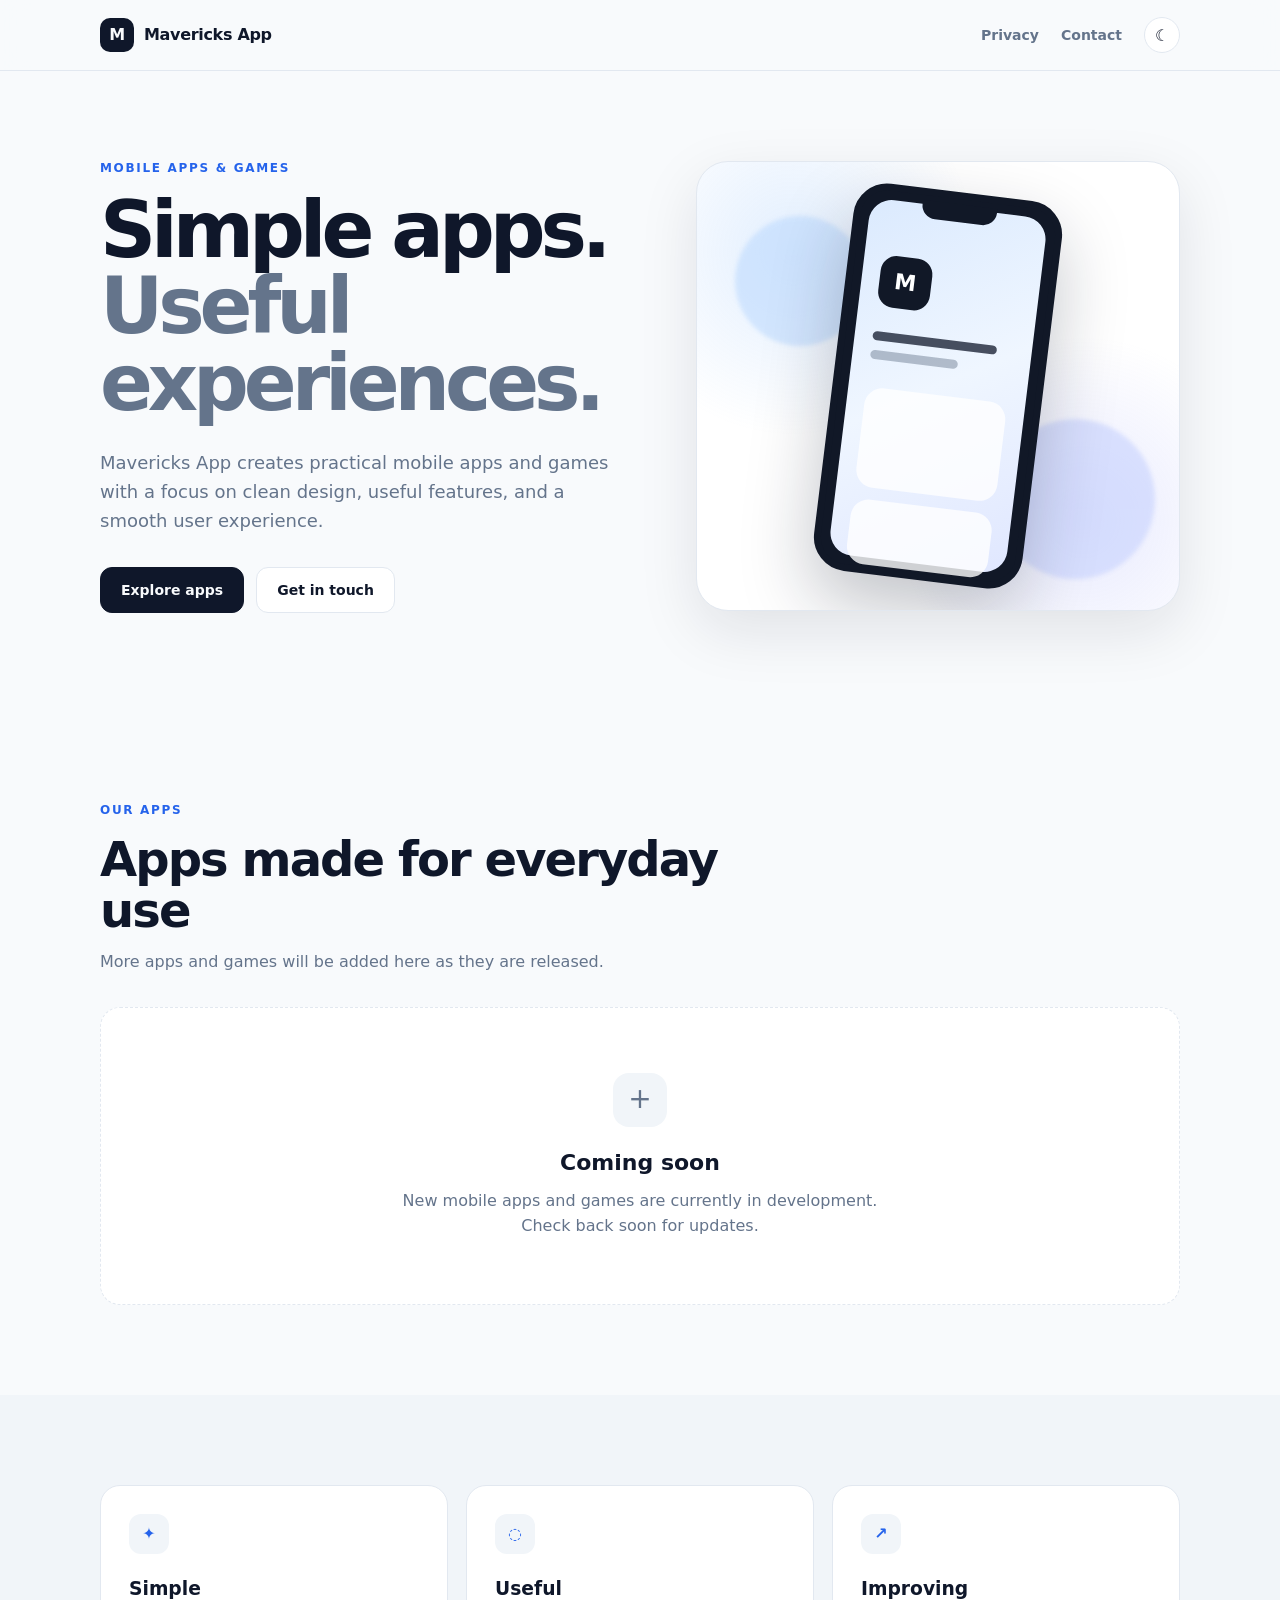
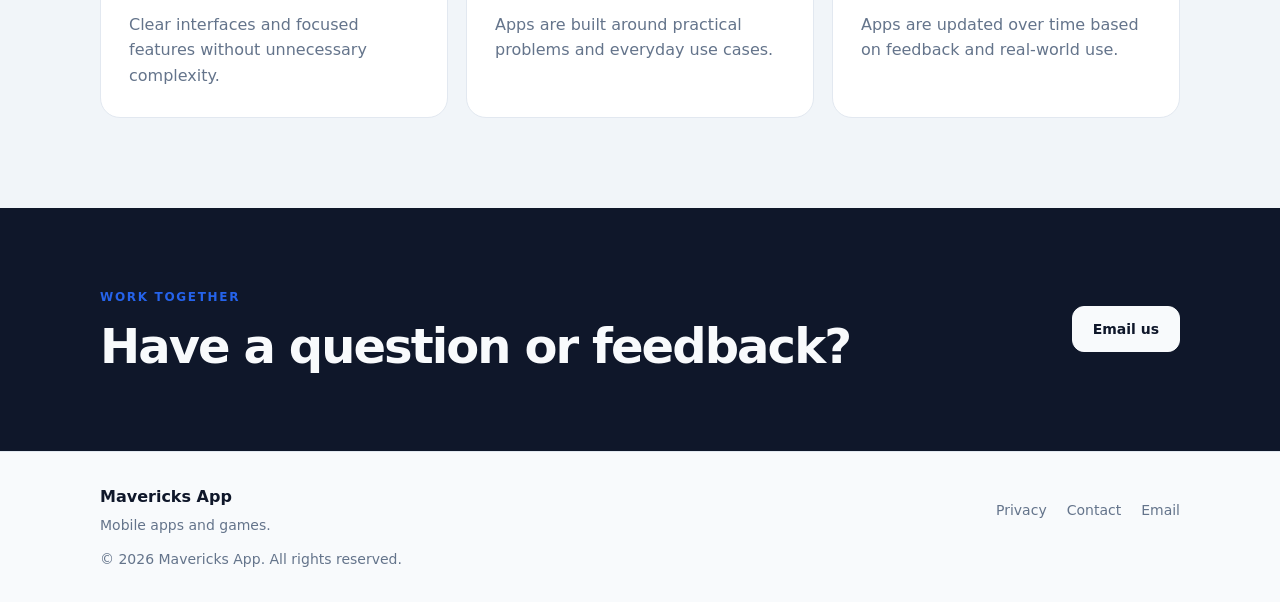
==== index.html @ b13e6d19 "Direct upload Initial commit - Project upload" ====
<!DOCTYPE html>
<html lang="en">
<head>
  <meta charset="UTF-8">
  <meta name="viewport" content="width=device-width, initial-scale=1.0">
  <meta name="description" content="Mavericks App creates simple, useful mobile apps and games.">
  <meta name="theme-color" content="#0f172a">
  <meta property="og:title" content="Mavericks App">
  <meta property="og:description" content="Simple, useful mobile apps and games.">
  <meta property="og:type" content="website">
  <title>Mavericks App</title>
  <link rel="stylesheet" href="assets/css/style.css">
</head>
<body>
  <header class="site-header">
    <div class="container nav-wrap">
      <a class="brand" href="index.html" aria-label="Mavericks App home">
        <span class="brand-mark">M</span>
        <span>Mavericks App</span>
      </a>
      <nav class="nav" aria-label="Main navigation">
        <a href="privacy.html">Privacy</a>
        <a href="contact.html">Contact</a>
        <button class="theme-button" id="themeToggle" type="button" aria-label="Toggle dark mode">☾</button>
      </nav>
    </div>
  </header>

  <main>
    <section class="hero container">
      <div class="hero-copy">
        <p class="eyebrow">MOBILE APPS &amp; GAMES</p>
        <h1>Simple apps.<br><span>Useful experiences.</span></h1>
        <p class="hero-text">
          Mavericks App creates practical mobile apps and games with a focus on
          clean design, useful features, and a smooth user experience.
        </p>
        <div class="hero-actions">
          <a class="button primary" href="#apps">Explore apps</a>
          <a class="button secondary" href="contact.html">Get in touch</a>
        </div>
      </div>

      <div class="hero-card" aria-hidden="true">
        <div class="orb orb-one"></div>
        <div class="orb orb-two"></div>
        <div class="phone">
          <div class="phone-top"></div>
          <div class="phone-screen">
            <div class="mini-logo">M</div>
            <div class="mini-line wide"></div>
            <div class="mini-line"></div>
            <div class="mini-card"></div>
            <div class="mini-card small"></div>
          </div>
        </div>
      </div>
    </section>

    <section class="section container" id="apps">
      <div class="section-heading">
        <p class="eyebrow">OUR APPS</p>
        <h2>Apps made for everyday use</h2>
        <p>More apps and games will be added here as they are released.</p>
      </div>

      <div class="empty-app">
        <div class="empty-icon">+</div>
        <h3>Coming soon</h3>
        <p>
          New mobile apps and games are currently in development.
          Check back soon for updates.
        </p>
      </div>
    </section>

    <section class="section soft-section">
      <div class="container feature-grid">
        <article class="feature">
          <div class="feature-icon">✦</div>
          <h3>Simple</h3>
          <p>Clear interfaces and focused features without unnecessary complexity.</p>
        </article>
        <article class="feature">
          <div class="feature-icon">◌</div>
          <h3>Useful</h3>
          <p>Apps are built around practical problems and everyday use cases.</p>
        </article>
        <article class="feature">
          <div class="feature-icon">↗</div>
          <h3>Improving</h3>
          <p>Apps are updated over time based on feedback and real-world use.</p>
        </article>
      </div>
    </section>

    <section class="contact-strip">
      <div class="container contact-strip-inner">
        <div>
          <p class="eyebrow">WORK TOGETHER</p>
          <h2>Have a question or feedback?</h2>
        </div>
        <a class="button primary" href="mailto:mobileapps.ajinkya@gmail.com">Email us</a>
      </div>
    </section>
  </main>

  <footer class="footer">
    <div class="container footer-inner">
      <div>
        <strong>Mavericks App</strong>
        <p>Mobile apps and games.</p>
      </div>
      <div class="footer-links">
        <a href="privacy.html">Privacy</a>
        <a href="contact.html">Contact</a>
        <a href="mailto:mobileapps.ajinkya@gmail.com">Email</a>
      </div>
      <p class="copyright">© <span id="year"></span> Mavericks App. All rights reserved.</p>
    </div>
  </footer>

  <script src="assets/js/main.js"></script>
</body>
</html>
---- assets/css/style.css ----
:root {
  --bg: #f8fafc;
  --surface: #ffffff;
  --surface-soft: #f1f5f9;
  --text: #0f172a;
  --muted: #64748b;
  --border: #e2e8f0;
  --accent: #2563eb;
  --accent-dark: #1d4ed8;
  --header-bg: rgba(248, 250, 252, .88);
  --shadow: 0 20px 60px rgba(15, 23, 42, .10);
  --radius: 20px;
}

[data-theme="dark"] {
  --bg: #0b1120;
  --surface: #111827;
  --surface-soft: #172033;
  --text: #f8fafc;
  --muted: #94a3b8;
  --border: #263449;
  --accent: #60a5fa;
  --accent-dark: #93c5fd;
  --header-bg: rgba(11, 17, 32, .88);
  --shadow: 0 20px 60px rgba(0, 0, 0, .28);
}

* { box-sizing: border-box; }

html { scroll-behavior: smooth; }

body {
  margin: 0;
  background: var(--bg);
  color: var(--text);
  font-family: Inter, ui-sans-serif, system-ui, -apple-system, BlinkMacSystemFont, "Segoe UI", sans-serif;
  line-height: 1.6;
}

a { color: inherit; }

.container {
  width: min(1080px, calc(100% - 40px));
  margin: 0 auto;
}

.site-header {
  position: sticky;
  top: 0;
  z-index: 10;
  background: var(--header-bg);
  border-bottom: 1px solid var(--border);
  backdrop-filter: blur(14px);
}

.nav-wrap {
  min-height: 70px;
  display: flex;
  align-items: center;
  justify-content: space-between;
  gap: 20px;
}

.brand {
  display: inline-flex;
  align-items: center;
  gap: 10px;
  text-decoration: none;
  font-weight: 800;
  letter-spacing: -.02em;
}

.brand-mark {
  width: 34px;
  height: 34px;
  display: grid;
  place-items: center;
  border-radius: 10px;
  background: var(--text);
  color: var(--bg);
  font-size: 16px;
}

.nav {
  display: flex;
  align-items: center;
  gap: 22px;
}

.nav a {
  text-decoration: none;
  color: var(--muted);
  font-size: 14px;
  font-weight: 600;
}

.nav a:hover, .nav a[aria-current="page"] { color: var(--text); }

.theme-button {
  width: 36px;
  height: 36px;
  border: 1px solid var(--border);
  background: var(--surface);
  color: var(--text);
  border-radius: 50%;
  cursor: pointer;
  font-size: 16px;
}

.hero {
  min-height: 640px;
  display: grid;
  grid-template-columns: 1.05fr .95fr;
  align-items: center;
  gap: 60px;
  padding-top: 60px;
  padding-bottom: 70px;
}

.eyebrow {
  margin: 0 0 14px;
  color: var(--accent);
  font-size: 12px;
  font-weight: 800;
  letter-spacing: .14em;
}

.hero h1 {
  max-width: 700px;
  margin: 0;
  font-size: clamp(48px, 7vw, 78px);
  line-height: .98;
  letter-spacing: -.065em;
}

.hero h1 span { color: var(--muted); }

.hero-text {
  max-width: 590px;
  margin: 28px 0 0;
  color: var(--muted);
  font-size: 18px;
}

.hero-actions {
  display: flex;
  flex-wrap: wrap;
  gap: 12px;
  margin-top: 32px;
}

.button {
  display: inline-flex;
  align-items: center;
  justify-content: center;
  min-height: 46px;
  padding: 0 20px;
  border-radius: 12px;
  text-decoration: none;
  font-weight: 700;
  font-size: 14px;
  border: 1px solid var(--border);
  transition: transform .2s ease, background .2s ease;
}

.button:hover { transform: translateY(-2px); }

.button.primary {
  background: var(--text);
  color: var(--bg);
  border-color: var(--text);
}

.button.secondary { background: var(--surface); }

.hero-card {
  position: relative;
  min-height: 450px;
  display: grid;
  place-items: center;
  overflow: hidden;
  border: 1px solid var(--border);
  border-radius: 32px;
  background:
    radial-gradient(circle at 20% 20%, rgba(96, 165, 250, .18), transparent 35%),
    radial-gradient(circle at 80% 80%, rgba(129, 140, 248, .18), transparent 35%),
    var(--surface);
  box-shadow: var(--shadow);
}

.phone {
  position: relative;
  width: 210px;
  height: 390px;
  padding: 9px;
  border: 7px solid #111827;
  border-radius: 34px;
  background: #111827;
  transform: rotate(7deg);
  box-shadow: 0 30px 70px rgba(15, 23, 42, .25);
}

.phone-top {
  position: absolute;
  top: 5px;
  left: 50%;
  width: 75px;
  height: 18px;
  transform: translateX(-50%);
  border-radius: 0 0 14px 14px;
  background: #111827;
  z-index: 2;
}

.phone-screen {
  height: 100%;
  padding: 55px 18px 20px;
  border-radius: 23px;
  background: linear-gradient(150deg, #dbeafe, #eff6ff 50%, #e0e7ff);
}

.mini-logo {
  width: 52px;
  height: 52px;
  display: grid;
  place-items: center;
  margin-bottom: 25px;
  border-radius: 16px;
  background: #111827;
  color: white;
  font-weight: 900;
  font-size: 22px;
}

.mini-line {
  height: 9px;
  width: 62%;
  margin-bottom: 10px;
  border-radius: 20px;
  background: #64748b;
  opacity: .45;
}

.mini-line.wide { width: 88%; background: #0f172a; opacity: .75; }

.mini-card {
  height: 100px;
  margin-top: 28px;
  border-radius: 18px;
  background: rgba(255,255,255,.8);
}

.mini-card.small { height: 65px; margin-top: 12px; }

.orb {
  position: absolute;
  border-radius: 50%;
  filter: blur(2px);
  opacity: .6;
}

.orb-one { width: 130px; height: 130px; top: 12%; left: 8%; background: #bfdbfe; }
.orb-two { width: 160px; height: 160px; right: 5%; bottom: 7%; background: #c7d2fe; }

.section { padding: 90px 0; }

.section-heading { max-width: 680px; margin-bottom: 32px; }

.section-heading h2, .contact-strip h2 {
  margin: 0;
  font-size: clamp(30px, 5vw, 48px);
  line-height: 1.05;
  letter-spacing: -.04em;
}

.section-heading p:last-child { color: var(--muted); margin-top: 14px; }

.empty-app {
  padding: 65px 30px;
  text-align: center;
  border: 1px dashed var(--border);
  border-radius: var(--radius);
  background: var(--surface);
}

.empty-icon {
  width: 54px;
  height: 54px;
  display: grid;
  place-items: center;
  margin: 0 auto 18px;
  border-radius: 16px;
  background: var(--surface-soft);
  font-size: 28px;
  color: var(--muted);
}

.empty-app h3 { margin: 0; font-size: 22px; }
.empty-app p { max-width: 500px; margin: 8px auto 0; color: var(--muted); }

.soft-section { background: var(--surface-soft); }

.feature-grid {
  display: grid;
  grid-template-columns: repeat(3, 1fr);
  gap: 18px;
}

.feature {
  padding: 28px;
  border: 1px solid var(--border);
  border-radius: var(--radius);
  background: var(--surface);
}

.feature-icon {
  width: 40px;
  height: 40px;
  display: grid;
  place-items: center;
  margin-bottom: 20px;
  border-radius: 12px;
  background: var(--surface-soft);
  color: var(--accent);
  font-weight: 900;
}

.feature h3 { margin: 0 0 8px; }
.feature p { margin: 0; color: var(--muted); }

.contact-strip {
  padding: 80px 0;
  background: var(--text);
  color: var(--bg);
}

.contact-strip-inner {
  display: flex;
  align-items: center;
  justify-content: space-between;
  gap: 30px;
}

.contact-strip .eyebrow { color: var(--accent); }
.contact-strip .button.primary { background: var(--bg); color: var(--text); border-color: var(--bg); }

.footer { border-top: 1px solid var(--border); }

.footer-inner {
  min-height: 150px;
  display: grid;
  grid-template-columns: 1fr auto;
  align-content: center;
  gap: 8px 30px;
  padding: 30px 0;
}

.footer p { margin: 4px 0 0; color: var(--muted); font-size: 14px; }

.footer-links { display: flex; gap: 20px; align-items: center; }
.footer-links a { color: var(--muted); text-decoration: none; font-size: 14px; }
.footer-links a:hover { color: var(--text); }

.copyright { grid-column: 1 / -1; }

.legal-page { padding-top: 70px; padding-bottom: 100px; }

.back-link {
  display: inline-block;
  margin-bottom: 50px;
  color: var(--muted);
  text-decoration: none;
  font-size: 14px;
}

.legal-page h1, .contact-page h1 {
  margin: 0;
  font-size: clamp(42px, 7vw, 68px);
  line-height: 1;
  letter-spacing: -.055em;
}

.updated { color: var(--muted); margin-top: 12px; }

.notice {
  margin: 40px 0;
  padding: 18px 20px;
  border-left: 4px solid var(--accent);
  background: var(--surface-soft);
  border-radius: 8px;
}

.legal-content {
  max-width: 780px;
  margin-top: 50px;
}

.legal-content h2 {
  margin: 38px 0 10px;
  font-size: 22px;
}

.legal-content p { color: var(--muted); }
.legal-content a { color: var(--accent); }

.contact-page { padding-top: 90px; padding-bottom: 110px; }

.contact-hero { max-width: 760px; }

.contact-hero > p:not(.eyebrow) {
  margin-top: 25px;
  color: var(--muted);
  font-size: 18px;
}

.email-card {
  display: flex;
  align-items: center;
  gap: 16px;
  margin-top: 35px;
  padding: 22px;
  max-width: 650px;
  border: 1px solid var(--border);
  border-radius: 18px;
  background: var(--surface);
  text-decoration: none;
  box-shadow: var(--shadow);
}

.email-icon {
  width: 48px;
  height: 48px;
  display: grid;
  place-items: center;
  border-radius: 14px;
  background: var(--surface-soft);
  color: var(--accent);
}

.email-card small { display: block; color: var(--muted); }
.email-card strong { display: block; margin-top: 2px; }
.arrow { margin-left: auto; color: var(--muted); font-size: 22px; }

.contact-info-grid {
  display: grid;
  grid-template-columns: repeat(2, 1fr);
  gap: 20px;
  margin-top: 80px;
}

.contact-info-grid > div {
  padding: 28px;
  border: 1px solid var(--border);
  border-radius: var(--radius);
  background: var(--surface);
}

.contact-info-grid h2 { margin-top: 0; }
.contact-info-grid p { color: var(--muted); margin-bottom: 0; }

@media (max-width: 800px) {
  .hero { grid-template-columns: 1fr; min-height: auto; padding-top: 70px; }
  .hero-card { min-height: 390px; }
  .feature-grid { grid-template-columns: 1fr; }
  .contact-strip-inner { align-items: flex-start; flex-direction: column; }
  .contact-info-grid { grid-template-columns: 1fr; }
}

@media (max-width: 560px) {
  .container { width: min(100% - 28px, 1080px); }
  .nav { gap: 12px; }
  .nav a { font-size: 13px; }
  .hero h1 { font-size: 50px; }
  .hero-text { font-size: 16px; }
  .hero-card { min-height: 340px; }
  .phone { transform: rotate(5deg) scale(.88); }
  .footer-inner { grid-template-columns: 1fr; }
  .footer-links { margin-top: 10px; }
  .copyright { grid-column: auto; }
}

@media (prefers-reduced-motion: reduce) {
  html { scroll-behavior: auto; }
  .button { transition: none; }
}
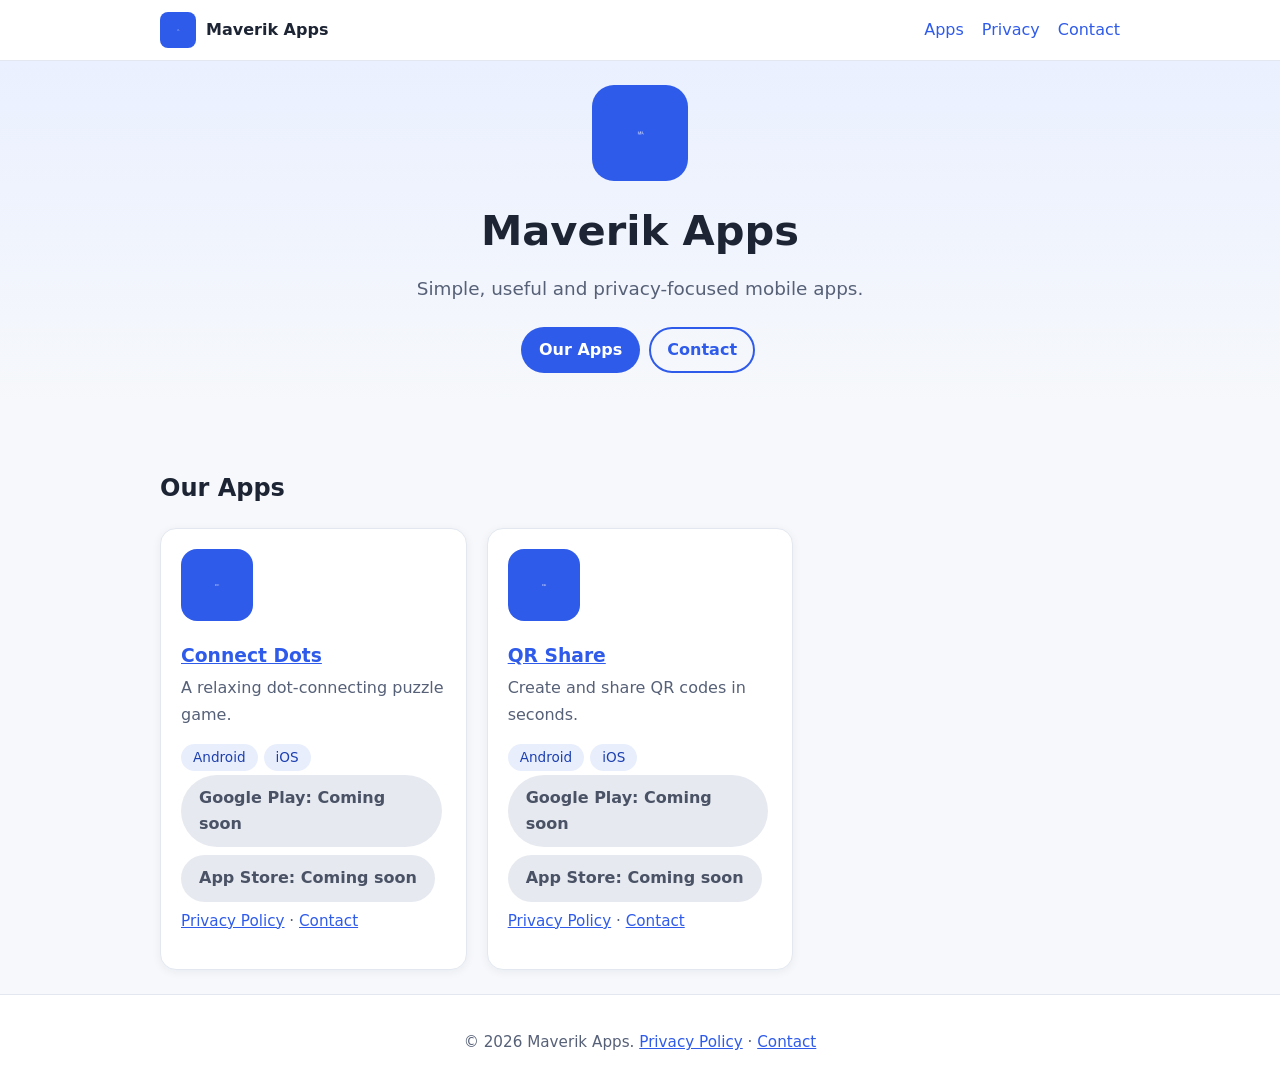
==== commit eced18f9: "Update website and add about page" ====
--- a/index.html
+++ b/index.html
@@ -1,125 +1,33 @@
 <!DOCTYPE html>
 <html lang="en">
 <head>
-  <meta charset="UTF-8">
-  <meta name="viewport" content="width=device-width, initial-scale=1.0">
-  <meta name="description" content="Mavericks App creates simple, useful mobile apps and games.">
-  <meta name="theme-color" content="#0f172a">
-  <meta property="og:title" content="Mavericks App">
-  <meta property="og:description" content="Simple, useful mobile apps and games.">
-  <meta property="og:type" content="website">
-  <title>Mavericks App</title>
-  <link rel="stylesheet" href="assets/css/style.css">
+<meta charset="utf-8">
+<meta name="viewport" content="width=device-width, initial-scale=1">
+<title>Maverik Apps - Mobile Apps</title>
+<meta name="description" content="Simple, useful and privacy-focused mobile apps for Android and iOS.">
+<meta name="keywords" content="mobile apps, Android apps, iOS apps, Flutter, Maverik Apps">
+<meta property="og:type" content="website">
+<meta property="og:title" content="Maverik Apps - Mobile Apps">
+<meta property="og:description" content="Simple, useful and privacy-focused mobile apps for Android and iOS.">
+<meta property="og:url" content="https://maverickapps.github.io/">
+<meta property="og:image" content="https://maverickapps.github.io/assets/images/logo.png">
+<link rel="icon" href="assets/images/logo.png">
+<link rel="stylesheet" href="assets/css/style.css">
 </head>
-<body>
-  <header class="site-header">
-    <div class="container nav-wrap">
-      <a class="brand" href="index.html" aria-label="Mavericks App home">
-        <span class="brand-mark">M</span>
-        <span>Mavericks App</span>
-      </a>
-      <nav class="nav" aria-label="Main navigation">
-        <a href="privacy.html">Privacy</a>
-        <a href="contact.html">Contact</a>
-        <button class="theme-button" id="themeToggle" type="button" aria-label="Toggle dark mode">☾</button>
-      </nav>
-    </div>
-  </header>
-
-  <main>
-    <section class="hero container">
-      <div class="hero-copy">
-        <p class="eyebrow">MOBILE APPS &amp; GAMES</p>
-        <h1>Simple apps.<br><span>Useful experiences.</span></h1>
-        <p class="hero-text">
-          Mavericks App creates practical mobile apps and games with a focus on
-          clean design, useful features, and a smooth user experience.
-        </p>
-        <div class="hero-actions">
-          <a class="button primary" href="#apps">Explore apps</a>
-          <a class="button secondary" href="contact.html">Get in touch</a>
-        </div>
-      </div>
-
-      <div class="hero-card" aria-hidden="true">
-        <div class="orb orb-one"></div>
-        <div class="orb orb-two"></div>
-        <div class="phone">
-          <div class="phone-top"></div>
-          <div class="phone-screen">
-            <div class="mini-logo">M</div>
-            <div class="mini-line wide"></div>
-            <div class="mini-line"></div>
-            <div class="mini-card"></div>
-            <div class="mini-card small"></div>
-          </div>
-        </div>
-      </div>
-    </section>
-
-    <section class="section container" id="apps">
-      <div class="section-heading">
-        <p class="eyebrow">OUR APPS</p>
-        <h2>Apps made for everyday use</h2>
-        <p>More apps and games will be added here as they are released.</p>
-      </div>
-
-      <div class="empty-app">
-        <div class="empty-icon">+</div>
-        <h3>Coming soon</h3>
-        <p>
-          New mobile apps and games are currently in development.
-          Check back soon for updates.
-        </p>
-      </div>
-    </section>
-
-    <section class="section soft-section">
-      <div class="container feature-grid">
-        <article class="feature">
-          <div class="feature-icon">✦</div>
-          <h3>Simple</h3>
-          <p>Clear interfaces and focused features without unnecessary complexity.</p>
-        </article>
-        <article class="feature">
-          <div class="feature-icon">◌</div>
-          <h3>Useful</h3>
-          <p>Apps are built around practical problems and everyday use cases.</p>
-        </article>
-        <article class="feature">
-          <div class="feature-icon">↗</div>
-          <h3>Improving</h3>
-          <p>Apps are updated over time based on feedback and real-world use.</p>
-        </article>
-      </div>
-    </section>
-
-    <section class="contact-strip">
-      <div class="container contact-strip-inner">
-        <div>
-          <p class="eyebrow">WORK TOGETHER</p>
-          <h2>Have a question or feedback?</h2>
-        </div>
-        <a class="button primary" href="mailto:mobileapps.ajinkya@gmail.com">Email us</a>
-      </div>
-    </section>
-  </main>
-
-  <footer class="footer">
-    <div class="container footer-inner">
-      <div>
-        <strong>Mavericks App</strong>
-        <p>Mobile apps and games.</p>
-      </div>
-      <div class="footer-links">
-        <a href="privacy.html">Privacy</a>
-        <a href="contact.html">Contact</a>
-        <a href="mailto:mobileapps.ajinkya@gmail.com">Email</a>
-      </div>
-      <p class="copyright">© <span id="year"></span> Mavericks App. All rights reserved.</p>
-    </div>
-  </footer>
-
-  <script src="assets/js/main.js"></script>
+<body data-root="" data-page="home">
+<a class="skip" href="#main">Skip to content</a>
+<header id="site-header"></header>
+<main id="main">
+<section class="hero"><div class="wrap">
+<img src="assets/images/logo.png" alt="Maverik Apps logo" width="96" height="96">
+<h1>Maverik Apps</h1>
+<p class="lead" id="tagline">Simple, useful and privacy-focused mobile apps.</p>
+<a class="btn" href="#apps">Our Apps</a> <a class="btn btn-ghost" href="contact.html">Contact</a>
+</div></section>
+<section class="wrap" id="apps"><h2>Our Apps</h2><div class="grid" id="apps-grid"></div></section>
+</main>
+<footer id="site-footer"></footer>
+<script src="assets/js/apps-data.js"></script>
+<script src="assets/js/main.js"></script>
 </body>
 </html>
--- a/assets/css/style.css
+++ b/assets/css/style.css
@@ -1,485 +1,19 @@
-:root {
-  --bg: #f8fafc;
-  --surface: #ffffff;
-  --surface-soft: #f1f5f9;
-  --text: #0f172a;
-  --muted: #64748b;
-  --border: #e2e8f0;
-  --accent: #2563eb;
-  --accent-dark: #1d4ed8;
-  --header-bg: rgba(248, 250, 252, .88);
-  --shadow: 0 20px 60px rgba(15, 23, 42, .10);
-  --radius: 20px;
-}
-
-[data-theme="dark"] {
-  --bg: #0b1120;
-  --surface: #111827;
-  --surface-soft: #172033;
-  --text: #f8fafc;
-  --muted: #94a3b8;
-  --border: #263449;
-  --accent: #60a5fa;
-  --accent-dark: #93c5fd;
-  --header-bg: rgba(11, 17, 32, .88);
-  --shadow: 0 20px 60px rgba(0, 0, 0, .28);
-}
-
-* { box-sizing: border-box; }
-
-html { scroll-behavior: smooth; }
-
-body {
-  margin: 0;
-  background: var(--bg);
-  color: var(--text);
-  font-family: Inter, ui-sans-serif, system-ui, -apple-system, BlinkMacSystemFont, "Segoe UI", sans-serif;
-  line-height: 1.6;
-}
-
-a { color: inherit; }
-
-.container {
-  width: min(1080px, calc(100% - 40px));
-  margin: 0 auto;
-}
-
-.site-header {
-  position: sticky;
-  top: 0;
-  z-index: 10;
-  background: var(--header-bg);
-  border-bottom: 1px solid var(--border);
-  backdrop-filter: blur(14px);
-}
-
-.nav-wrap {
-  min-height: 70px;
-  display: flex;
-  align-items: center;
-  justify-content: space-between;
-  gap: 20px;
-}
-
-.brand {
-  display: inline-flex;
-  align-items: center;
-  gap: 10px;
-  text-decoration: none;
-  font-weight: 800;
-  letter-spacing: -.02em;
-}
-
-.brand-mark {
-  width: 34px;
-  height: 34px;
-  display: grid;
-  place-items: center;
-  border-radius: 10px;
-  background: var(--text);
-  color: var(--bg);
-  font-size: 16px;
-}
-
-.nav {
-  display: flex;
-  align-items: center;
-  gap: 22px;
-}
-
-.nav a {
-  text-decoration: none;
-  color: var(--muted);
-  font-size: 14px;
-  font-weight: 600;
-}
-
-.nav a:hover, .nav a[aria-current="page"] { color: var(--text); }
-
-.theme-button {
-  width: 36px;
-  height: 36px;
-  border: 1px solid var(--border);
-  background: var(--surface);
-  color: var(--text);
-  border-radius: 50%;
-  cursor: pointer;
-  font-size: 16px;
-}
-
-.hero {
-  min-height: 640px;
-  display: grid;
-  grid-template-columns: 1.05fr .95fr;
-  align-items: center;
-  gap: 60px;
-  padding-top: 60px;
-  padding-bottom: 70px;
-}
-
-.eyebrow {
-  margin: 0 0 14px;
-  color: var(--accent);
-  font-size: 12px;
-  font-weight: 800;
-  letter-spacing: .14em;
-}
-
-.hero h1 {
-  max-width: 700px;
-  margin: 0;
-  font-size: clamp(48px, 7vw, 78px);
-  line-height: .98;
-  letter-spacing: -.065em;
-}
-
-.hero h1 span { color: var(--muted); }
-
-.hero-text {
-  max-width: 590px;
-  margin: 28px 0 0;
-  color: var(--muted);
-  font-size: 18px;
-}
-
-.hero-actions {
-  display: flex;
-  flex-wrap: wrap;
-  gap: 12px;
-  margin-top: 32px;
-}
-
-.button {
-  display: inline-flex;
-  align-items: center;
-  justify-content: center;
-  min-height: 46px;
-  padding: 0 20px;
-  border-radius: 12px;
-  text-decoration: none;
-  font-weight: 700;
-  font-size: 14px;
-  border: 1px solid var(--border);
-  transition: transform .2s ease, background .2s ease;
-}
-
-.button:hover { transform: translateY(-2px); }
-
-.button.primary {
-  background: var(--text);
-  color: var(--bg);
-  border-color: var(--text);
-}
-
-.button.secondary { background: var(--surface); }
-
-.hero-card {
-  position: relative;
-  min-height: 450px;
-  display: grid;
-  place-items: center;
-  overflow: hidden;
-  border: 1px solid var(--border);
-  border-radius: 32px;
-  background:
-    radial-gradient(circle at 20% 20%, rgba(96, 165, 250, .18), transparent 35%),
-    radial-gradient(circle at 80% 80%, rgba(129, 140, 248, .18), transparent 35%),
-    var(--surface);
-  box-shadow: var(--shadow);
-}
-
-.phone {
-  position: relative;
-  width: 210px;
-  height: 390px;
-  padding: 9px;
-  border: 7px solid #111827;
-  border-radius: 34px;
-  background: #111827;
-  transform: rotate(7deg);
-  box-shadow: 0 30px 70px rgba(15, 23, 42, .25);
-}
-
-.phone-top {
-  position: absolute;
-  top: 5px;
-  left: 50%;
-  width: 75px;
-  height: 18px;
-  transform: translateX(-50%);
-  border-radius: 0 0 14px 14px;
-  background: #111827;
-  z-index: 2;
-}
-
-.phone-screen {
-  height: 100%;
-  padding: 55px 18px 20px;
-  border-radius: 23px;
-  background: linear-gradient(150deg, #dbeafe, #eff6ff 50%, #e0e7ff);
-}
-
-.mini-logo {
-  width: 52px;
-  height: 52px;
-  display: grid;
-  place-items: center;
-  margin-bottom: 25px;
-  border-radius: 16px;
-  background: #111827;
-  color: white;
-  font-weight: 900;
-  font-size: 22px;
-}
-
-.mini-line {
-  height: 9px;
-  width: 62%;
-  margin-bottom: 10px;
-  border-radius: 20px;
-  background: #64748b;
-  opacity: .45;
-}
-
-.mini-line.wide { width: 88%; background: #0f172a; opacity: .75; }
-
-.mini-card {
-  height: 100px;
-  margin-top: 28px;
-  border-radius: 18px;
-  background: rgba(255,255,255,.8);
-}
-
-.mini-card.small { height: 65px; margin-top: 12px; }
-
-.orb {
-  position: absolute;
-  border-radius: 50%;
-  filter: blur(2px);
-  opacity: .6;
-}
-
-.orb-one { width: 130px; height: 130px; top: 12%; left: 8%; background: #bfdbfe; }
-.orb-two { width: 160px; height: 160px; right: 5%; bottom: 7%; background: #c7d2fe; }
-
-.section { padding: 90px 0; }
-
-.section-heading { max-width: 680px; margin-bottom: 32px; }
-
-.section-heading h2, .contact-strip h2 {
-  margin: 0;
-  font-size: clamp(30px, 5vw, 48px);
-  line-height: 1.05;
-  letter-spacing: -.04em;
-}
-
-.section-heading p:last-child { color: var(--muted); margin-top: 14px; }
-
-.empty-app {
-  padding: 65px 30px;
-  text-align: center;
-  border: 1px dashed var(--border);
-  border-radius: var(--radius);
-  background: var(--surface);
-}
-
-.empty-icon {
-  width: 54px;
-  height: 54px;
-  display: grid;
-  place-items: center;
-  margin: 0 auto 18px;
-  border-radius: 16px;
-  background: var(--surface-soft);
-  font-size: 28px;
-  color: var(--muted);
-}
-
-.empty-app h3 { margin: 0; font-size: 22px; }
-.empty-app p { max-width: 500px; margin: 8px auto 0; color: var(--muted); }
-
-.soft-section { background: var(--surface-soft); }
-
-.feature-grid {
-  display: grid;
-  grid-template-columns: repeat(3, 1fr);
-  gap: 18px;
-}
-
-.feature {
-  padding: 28px;
-  border: 1px solid var(--border);
-  border-radius: var(--radius);
-  background: var(--surface);
-}
-
-.feature-icon {
-  width: 40px;
-  height: 40px;
-  display: grid;
-  place-items: center;
-  margin-bottom: 20px;
-  border-radius: 12px;
-  background: var(--surface-soft);
-  color: var(--accent);
-  font-weight: 900;
-}
-
-.feature h3 { margin: 0 0 8px; }
-.feature p { margin: 0; color: var(--muted); }
-
-.contact-strip {
-  padding: 80px 0;
-  background: var(--text);
-  color: var(--bg);
-}
-
-.contact-strip-inner {
-  display: flex;
-  align-items: center;
-  justify-content: space-between;
-  gap: 30px;
-}
-
-.contact-strip .eyebrow { color: var(--accent); }
-.contact-strip .button.primary { background: var(--bg); color: var(--text); border-color: var(--bg); }
-
-.footer { border-top: 1px solid var(--border); }
-
-.footer-inner {
-  min-height: 150px;
-  display: grid;
-  grid-template-columns: 1fr auto;
-  align-content: center;
-  gap: 8px 30px;
-  padding: 30px 0;
-}
-
-.footer p { margin: 4px 0 0; color: var(--muted); font-size: 14px; }
-
-.footer-links { display: flex; gap: 20px; align-items: center; }
-.footer-links a { color: var(--muted); text-decoration: none; font-size: 14px; }
-.footer-links a:hover { color: var(--text); }
-
-.copyright { grid-column: 1 / -1; }
-
-.legal-page { padding-top: 70px; padding-bottom: 100px; }
-
-.back-link {
-  display: inline-block;
-  margin-bottom: 50px;
-  color: var(--muted);
-  text-decoration: none;
-  font-size: 14px;
-}
-
-.legal-page h1, .contact-page h1 {
-  margin: 0;
-  font-size: clamp(42px, 7vw, 68px);
-  line-height: 1;
-  letter-spacing: -.055em;
-}
-
-.updated { color: var(--muted); margin-top: 12px; }
-
-.notice {
-  margin: 40px 0;
-  padding: 18px 20px;
-  border-left: 4px solid var(--accent);
-  background: var(--surface-soft);
-  border-radius: 8px;
-}
-
-.legal-content {
-  max-width: 780px;
-  margin-top: 50px;
-}
-
-.legal-content h2 {
-  margin: 38px 0 10px;
-  font-size: 22px;
-}
-
-.legal-content p { color: var(--muted); }
-.legal-content a { color: var(--accent); }
-
-.contact-page { padding-top: 90px; padding-bottom: 110px; }
-
-.contact-hero { max-width: 760px; }
-
-.contact-hero > p:not(.eyebrow) {
-  margin-top: 25px;
-  color: var(--muted);
-  font-size: 18px;
-}
-
-.email-card {
-  display: flex;
-  align-items: center;
-  gap: 16px;
-  margin-top: 35px;
-  padding: 22px;
-  max-width: 650px;
-  border: 1px solid var(--border);
-  border-radius: 18px;
-  background: var(--surface);
-  text-decoration: none;
-  box-shadow: var(--shadow);
-}
-
-.email-icon {
-  width: 48px;
-  height: 48px;
-  display: grid;
-  place-items: center;
-  border-radius: 14px;
-  background: var(--surface-soft);
-  color: var(--accent);
-}
-
-.email-card small { display: block; color: var(--muted); }
-.email-card strong { display: block; margin-top: 2px; }
-.arrow { margin-left: auto; color: var(--muted); font-size: 22px; }
-
-.contact-info-grid {
-  display: grid;
-  grid-template-columns: repeat(2, 1fr);
-  gap: 20px;
-  margin-top: 80px;
-}
-
-.contact-info-grid > div {
-  padding: 28px;
-  border: 1px solid var(--border);
-  border-radius: var(--radius);
-  background: var(--surface);
-}
-
-.contact-info-grid h2 { margin-top: 0; }
-.contact-info-grid p { color: var(--muted); margin-bottom: 0; }
-
-@media (max-width: 800px) {
-  .hero { grid-template-columns: 1fr; min-height: auto; padding-top: 70px; }
-  .hero-card { min-height: 390px; }
-  .feature-grid { grid-template-columns: 1fr; }
-  .contact-strip-inner { align-items: flex-start; flex-direction: column; }
-  .contact-info-grid { grid-template-columns: 1fr; }
-}
-
-@media (max-width: 560px) {
-  .container { width: min(100% - 28px, 1080px); }
-  .nav { gap: 12px; }
-  .nav a { font-size: 13px; }
-  .hero h1 { font-size: 50px; }
-  .hero-text { font-size: 16px; }
-  .hero-card { min-height: 340px; }
-  .phone { transform: rotate(5deg) scale(.88); }
-  .footer-inner { grid-template-columns: 1fr; }
-  .footer-links { margin-top: 10px; }
-  .copyright { grid-column: auto; }
-}
-
-@media (prefers-reduced-motion: reduce) {
-  html { scroll-behavior: auto; }
-  .button { transition: none; }
-}
+:root{--bg:#f6f8fb;--card:#fff;--text:#1d2433;--muted:#566077;--brand:#2f5bea;--line:#e3e8f0;--r:16px}
+*{box-sizing:border-box}body{margin:0;font:16px/1.65 system-ui,-apple-system,"Segoe UI",Roboto,sans-serif;background:var(--bg);color:var(--text)}
+img{max-width:100%;height:auto}a{color:var(--brand)}a:focus-visible,.btn:focus-visible{outline:3px solid #f5a623;outline-offset:2px}
+.skip{position:absolute;left:-999px}.skip:focus{left:8px;top:8px;background:#fff;padding:8px;z-index:9}
+.wrap{max-width:1000px;margin:0 auto;padding:24px 20px}.narrow{max-width:760px}
+header{background:var(--card);border-bottom:1px solid var(--line)}
+.nav{max-width:1000px;margin:0 auto;padding:12px 20px;display:flex;align-items:center;justify-content:space-between;flex-wrap:wrap;gap:8px}
+.brand{display:flex;align-items:center;gap:10px;font-weight:700;color:var(--text);text-decoration:none}.brand img{border-radius:8px}
+.nav ul{display:flex;gap:18px;list-style:none;margin:0;padding:0}.nav a{text-decoration:none}
+.hero{text-align:center;background:linear-gradient(180deg,#eaf0ff,var(--bg))}.hero img{border-radius:22px}
+h1{font-size:clamp(1.8rem,5vw,2.6rem);line-height:1.2;margin:.4em 0}h2{margin-top:1.8em}.lead{color:var(--muted);font-size:1.15rem}
+.grid{display:grid;gap:20px;grid-template-columns:repeat(auto-fill,minmax(260px,1fr))}
+.card{background:var(--card);border:1px solid var(--line);border-radius:var(--r);padding:20px;box-shadow:0 2px 10px rgba(20,30,60,.06)}
+.card img.icon,.icon{width:72px;height:72px;border-radius:16px;object-fit:cover}.card h3{margin:.6em 0 .2em}.card p{color:var(--muted);margin:.2em 0 1em}
+.btn{display:inline-block;background:var(--brand);color:#fff;padding:10px 18px;border-radius:999px;text-decoration:none;font-weight:600;margin:4px 4px 4px 0}
+.btn-ghost{background:transparent;color:var(--brand);border:2px solid var(--brand);padding:8px 16px}.btn.off{background:#e6e9f0;color:#4a5265;pointer-events:none}
+.badge{display:inline-block;background:#e8eefc;color:#1c3fb0;border-radius:999px;padding:2px 12px;font-size:.85rem;margin-right:6px}
+.links{font-size:.95rem;margin-top:8px}.shots{display:flex;gap:14px;overflow-x:auto;padding-bottom:8px}.shots img{height:360px;width:auto;border-radius:14px;border:1px solid var(--line)}
+.policy h2{font-size:1.2rem}footer{border-top:1px solid var(--line);background:var(--card);text-align:center;padding:20px;color:var(--muted);font-size:.95rem}
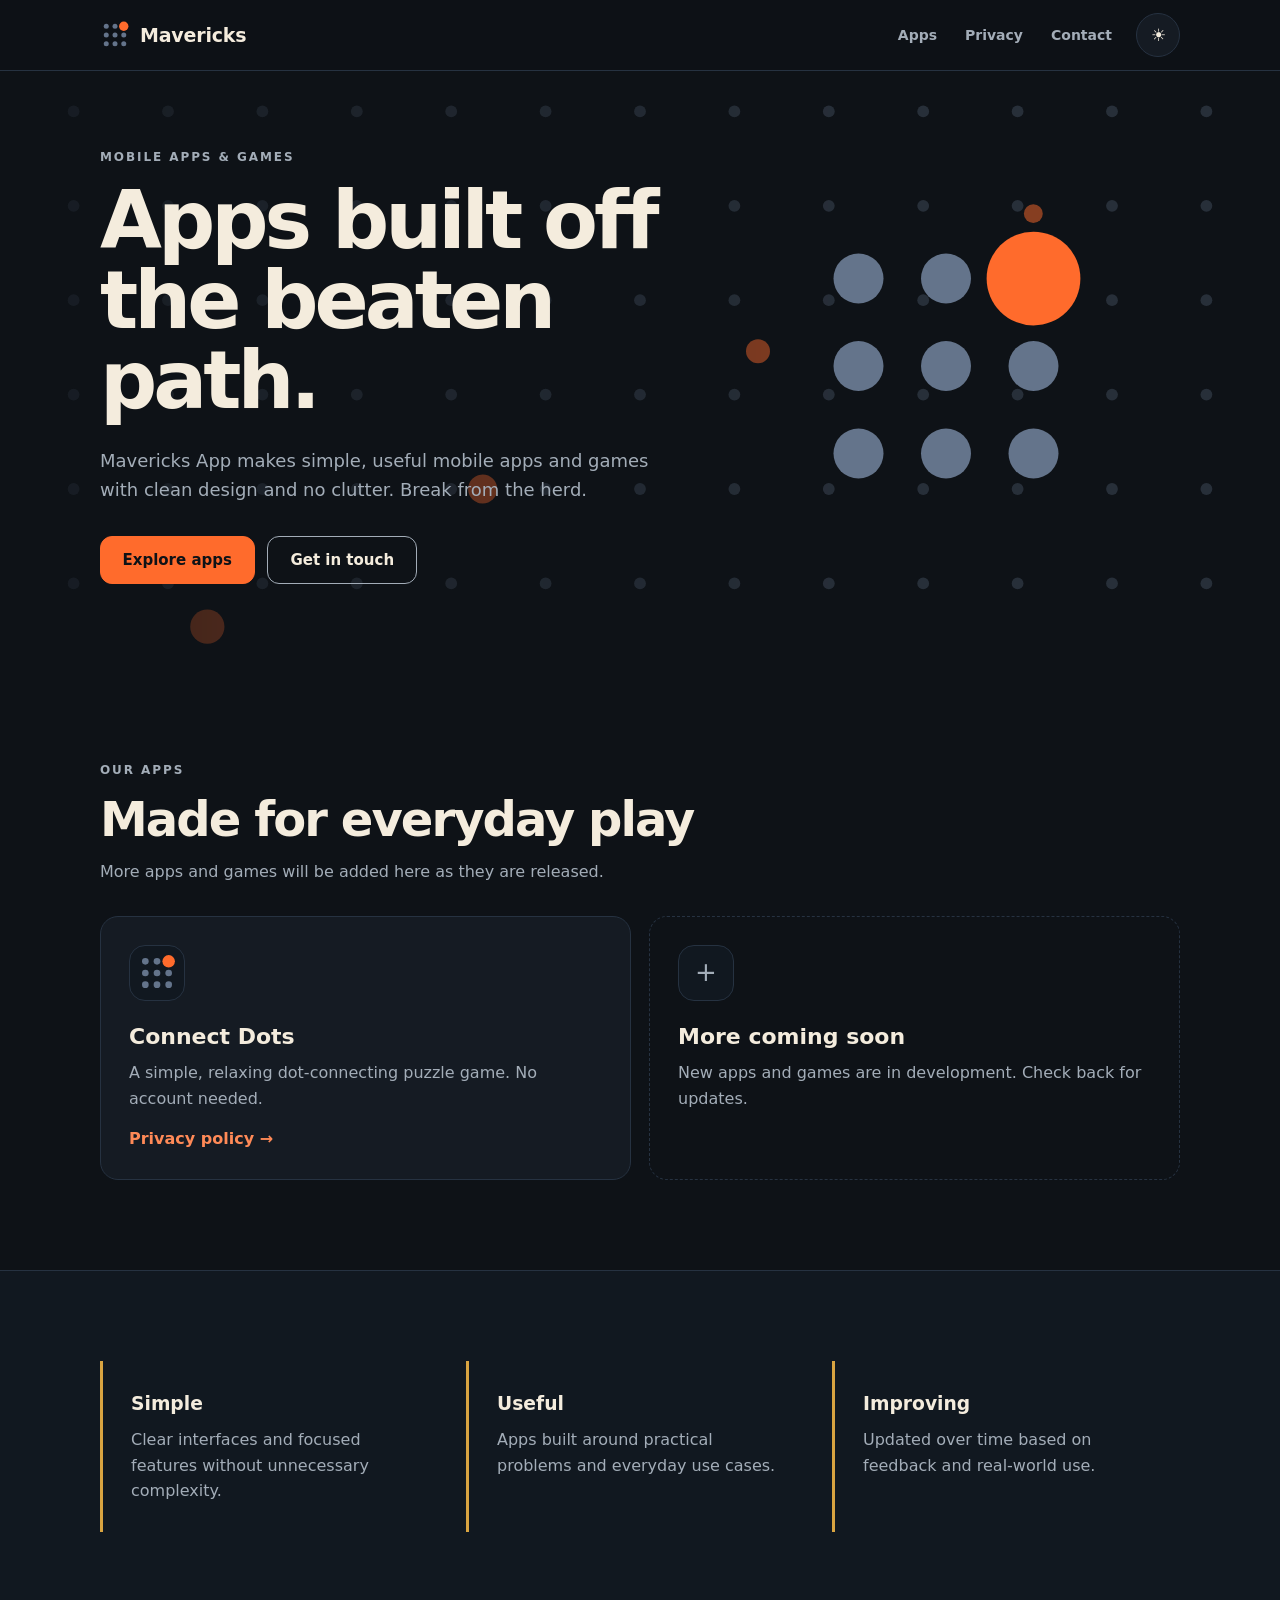
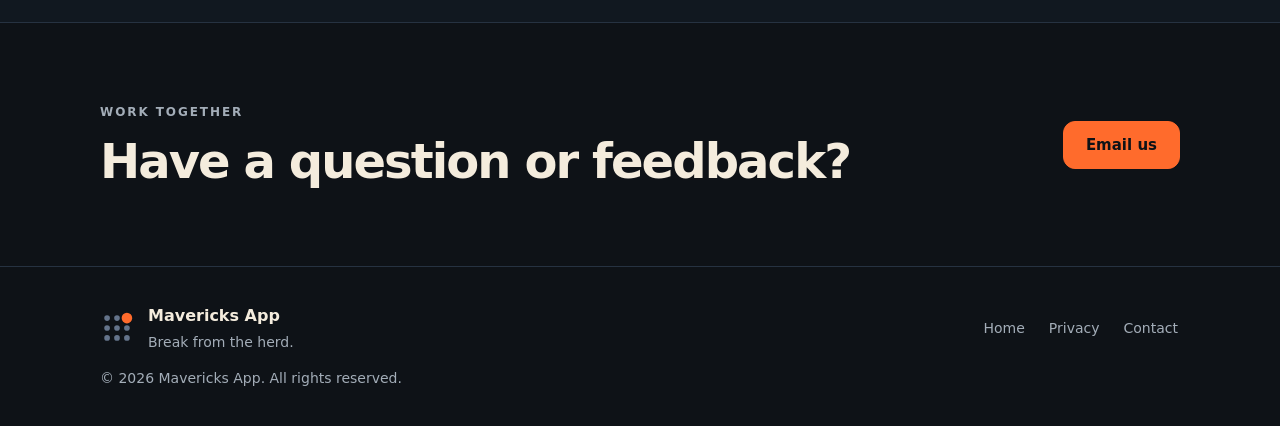
==== commit d227943d: "UI Updated, 404 added" ====
--- a/index.html
+++ b/index.html
@@ -1,33 +1,98 @@
 <!DOCTYPE html>
 <html lang="en">
 <head>
-<meta charset="utf-8">
-<meta name="viewport" content="width=device-width, initial-scale=1">
-<title>Maverik Apps - Mobile Apps</title>
-<meta name="description" content="Simple, useful and privacy-focused mobile apps for Android and iOS.">
-<meta name="keywords" content="mobile apps, Android apps, iOS apps, Flutter, Maverik Apps">
-<meta property="og:type" content="website">
-<meta property="og:title" content="Maverik Apps - Mobile Apps">
-<meta property="og:description" content="Simple, useful and privacy-focused mobile apps for Android and iOS.">
-<meta property="og:url" content="https://maverickapps.github.io/">
-<meta property="og:image" content="https://maverickapps.github.io/assets/images/logo.png">
-<link rel="icon" href="assets/images/logo.png">
-<link rel="stylesheet" href="assets/css/style.css">
+  <meta charset="UTF-8">
+  <meta name="viewport" content="width=device-width, initial-scale=1.0">
+  <title>Mavericks App – Mobile Apps &amp; Games</title>
+  <meta name="description" content="Mavericks App makes simple, useful mobile apps and games. Break from the herd.">
+  <link rel="canonical" href="https://mavericksapp.github.io/">
+  <meta name="color-scheme" content="dark light">
+  <meta name="theme-color" content="#0e1217">
+  <meta property="og:type" content="website">
+  <meta property="og:site_name" content="Mavericks App">
+  <meta property="og:title" content="Mavericks App – Mobile Apps &amp; Games">
+  <meta property="og:description" content="Mavericks App makes simple, useful mobile apps and games. Break from the herd.">
+  <meta property="og:url" content="https://mavericksapp.github.io/">
+  <meta property="og:image" content="https://mavericksapp.github.io/assets/images/og-image.png">
+  <meta name="twitter:card" content="summary_large_image">
+  <link rel="icon" href="assets/images/favicon.svg" type="image/svg+xml">
+  <link rel="apple-touch-icon" href="assets/images/apple-touch-icon.png">
+  <script>try{if(localStorage.getItem("mavericks-theme")==="light")document.documentElement.setAttribute("data-theme","light")}catch(e){}</script>
+  <link rel="stylesheet" href="assets/css/style.css">
 </head>
-<body data-root="" data-page="home">
-<a class="skip" href="#main">Skip to content</a>
-<header id="site-header"></header>
-<main id="main">
-<section class="hero"><div class="wrap">
-<img src="assets/images/logo.png" alt="Maverik Apps logo" width="96" height="96">
-<h1>Maverik Apps</h1>
-<p class="lead" id="tagline">Simple, useful and privacy-focused mobile apps.</p>
-<a class="btn" href="#apps">Our Apps</a> <a class="btn btn-ghost" href="contact.html">Contact</a>
-</div></section>
-<section class="wrap" id="apps"><h2>Our Apps</h2><div class="grid" id="apps-grid"></div></section>
-</main>
-<footer id="site-footer"></footer>
-<script src="assets/js/apps-data.js"></script>
-<script src="assets/js/main.js"></script>
+<body>
+  <a class="skip-link" href="#main">Skip to content</a>
+  <header class="site-header">
+    <div class="container nav-wrap">
+      <a class="brand" href="index.html" aria-label="Mavericks App home"><svg class="mark" viewBox="0 0 48 48" width="30" height="30" aria-hidden="true" focusable="false"><g class="d"><circle cx="10" cy="10" r="4"/><circle cx="24" cy="10" r="4"/><circle cx="10" cy="24" r="4"/><circle cx="24" cy="24" r="4"/><circle cx="38" cy="24" r="4"/><circle cx="10" cy="38" r="4"/><circle cx="24" cy="38" r="4"/><circle cx="38" cy="38" r="4"/></g><circle class="o" cx="38" cy="10" r="7.5"/></svg><span>Mavericks</span></a>
+      <nav class="nav" aria-label="Main navigation">
+        <a href="index.html#apps">Apps</a>
+        <a href="privacy.html">Privacy</a>
+        <a href="contact.html">Contact</a>
+        <button class="theme-button" id="themeToggle" type="button" aria-label="Switch to light mode">&#9728;&#xFE0E;</button>
+      </nav>
+    </div>
+  </header>
+  <main id="main">
+    <section class="hero container">
+      <div class="hero-copy">
+        <p class="eyebrow">MOBILE APPS &amp; GAMES</p>
+        <h1>Apps built off the beaten path.</h1>
+        <p class="hero-text">Mavericks App makes simple, useful mobile apps and games with clean design and no clutter. Break from the herd.</p>
+        <div class="hero-actions">
+          <a class="button primary" href="#apps">Explore apps</a>
+          <a class="button secondary" href="contact.html">Get in touch</a>
+        </div>
+      </div>
+      <div class="hero-art" aria-hidden="true"><svg class="mark big" viewBox="0 0 48 48" width="300" height="300" aria-hidden="true" focusable="false"><g class="d"><circle cx="10" cy="10" r="4"/><circle cx="24" cy="10" r="4"/><circle cx="10" cy="24" r="4"/><circle cx="24" cy="24" r="4"/><circle cx="38" cy="24" r="4"/><circle cx="10" cy="38" r="4"/><circle cx="24" cy="38" r="4"/><circle cx="38" cy="38" r="4"/></g><circle class="o" cx="38" cy="10" r="7.5"/></svg></div>
+    </section>
+
+    <section class="section container" id="apps" aria-labelledby="apps-title">
+      <div class="section-heading">
+        <p class="eyebrow">OUR APPS</p>
+        <h2 id="apps-title">Made for everyday play</h2>
+        <p>More apps and games will be added here as they are released.</p>
+      </div>
+      <div class="app-grid">
+        <article class="app-card">
+          <div class="app-icon" aria-hidden="true"><svg class="mark" viewBox="0 0 48 48" width="40" height="40" aria-hidden="true" focusable="false"><g class="d"><circle cx="10" cy="10" r="4"/><circle cx="24" cy="10" r="4"/><circle cx="10" cy="24" r="4"/><circle cx="24" cy="24" r="4"/><circle cx="38" cy="24" r="4"/><circle cx="10" cy="38" r="4"/><circle cx="24" cy="38" r="4"/><circle cx="38" cy="38" r="4"/></g><circle class="o" cx="38" cy="10" r="7.5"/></svg></div>
+          <h3>Connect Dots</h3>
+          <p>A simple, relaxing dot-connecting puzzle game. No account needed.</p>
+          <a class="text-link" href="privacy/connect-dots.html">Privacy policy &rarr;</a>
+        </article>
+        <article class="app-card app-soon">
+          <div class="app-icon" aria-hidden="true">+</div>
+          <h3>More coming soon</h3>
+          <p>New apps and games are in development. Check back for updates.</p>
+        </article>
+      </div>
+    </section>
+
+    <section class="section soft-section" aria-labelledby="why-title">
+      <div class="container">
+        <h2 id="why-title" class="sr-only">Why Mavericks App</h2>
+        <div class="feature-grid">
+          <article class="feature"><h3>Simple</h3><p>Clear interfaces and focused features without unnecessary complexity.</p></article>
+          <article class="feature"><h3>Useful</h3><p>Apps built around practical problems and everyday use cases.</p></article>
+          <article class="feature"><h3>Improving</h3><p>Updated over time based on feedback and real-world use.</p></article>
+        </div>
+      </div>
+    </section>
+
+    <section class="contact-strip">
+      <div class="container contact-strip-inner">
+        <div><p class="eyebrow">WORK TOGETHER</p><h2>Have a question or feedback?</h2></div>
+        <a class="button primary" href="mailto:mobileapps.ajinkya@gmail.com">Email us</a>
+      </div>
+    </section>
+  </main>
+  <footer class="footer">
+    <div class="container footer-inner">
+      <div class="footer-brand"><svg class="mark" viewBox="0 0 48 48" width="34" height="34" aria-hidden="true" focusable="false"><g class="d"><circle cx="10" cy="10" r="4"/><circle cx="24" cy="10" r="4"/><circle cx="10" cy="24" r="4"/><circle cx="24" cy="24" r="4"/><circle cx="38" cy="24" r="4"/><circle cx="10" cy="38" r="4"/><circle cx="24" cy="38" r="4"/><circle cx="38" cy="38" r="4"/></g><circle class="o" cx="38" cy="10" r="7.5"/></svg><div><strong>Mavericks App</strong><p>Break from the herd.</p></div></div>
+      <div class="footer-links"><a href="index.html">Home</a><a href="privacy.html">Privacy</a><a href="contact.html">Contact</a></div>
+      <p class="copyright">&copy; <span id="year">2026</span> Mavericks App. All rights reserved.</p>
+    </div>
+  </footer>
+  <script src="assets/js/main.js"></script>
 </body>
 </html>
--- a/assets/css/style.css
+++ b/assets/css/style.css
@@ -1,19 +1,147 @@
-:root{--bg:#f6f8fb;--card:#fff;--text:#1d2433;--muted:#566077;--brand:#2f5bea;--line:#e3e8f0;--r:16px}
-*{box-sizing:border-box}body{margin:0;font:16px/1.65 system-ui,-apple-system,"Segoe UI",Roboto,sans-serif;background:var(--bg);color:var(--text)}
-img{max-width:100%;height:auto}a{color:var(--brand)}a:focus-visible,.btn:focus-visible{outline:3px solid #f5a623;outline-offset:2px}
-.skip{position:absolute;left:-999px}.skip:focus{left:8px;top:8px;background:#fff;padding:8px;z-index:9}
-.wrap{max-width:1000px;margin:0 auto;padding:24px 20px}.narrow{max-width:760px}
-header{background:var(--card);border-bottom:1px solid var(--line)}
-.nav{max-width:1000px;margin:0 auto;padding:12px 20px;display:flex;align-items:center;justify-content:space-between;flex-wrap:wrap;gap:8px}
-.brand{display:flex;align-items:center;gap:10px;font-weight:700;color:var(--text);text-decoration:none}.brand img{border-radius:8px}
-.nav ul{display:flex;gap:18px;list-style:none;margin:0;padding:0}.nav a{text-decoration:none}
-.hero{text-align:center;background:linear-gradient(180deg,#eaf0ff,var(--bg))}.hero img{border-radius:22px}
-h1{font-size:clamp(1.8rem,5vw,2.6rem);line-height:1.2;margin:.4em 0}h2{margin-top:1.8em}.lead{color:var(--muted);font-size:1.15rem}
-.grid{display:grid;gap:20px;grid-template-columns:repeat(auto-fill,minmax(260px,1fr))}
-.card{background:var(--card);border:1px solid var(--line);border-radius:var(--r);padding:20px;box-shadow:0 2px 10px rgba(20,30,60,.06)}
-.card img.icon,.icon{width:72px;height:72px;border-radius:16px;object-fit:cover}.card h3{margin:.6em 0 .2em}.card p{color:var(--muted);margin:.2em 0 1em}
-.btn{display:inline-block;background:var(--brand);color:#fff;padding:10px 18px;border-radius:999px;text-decoration:none;font-weight:600;margin:4px 4px 4px 0}
-.btn-ghost{background:transparent;color:var(--brand);border:2px solid var(--brand);padding:8px 16px}.btn.off{background:#e6e9f0;color:#4a5265;pointer-events:none}
-.badge{display:inline-block;background:#e8eefc;color:#1c3fb0;border-radius:999px;padding:2px 12px;font-size:.85rem;margin-right:6px}
-.links{font-size:.95rem;margin-top:8px}.shots{display:flex;gap:14px;overflow-x:auto;padding-bottom:8px}.shots img{height:360px;width:auto;border-radius:14px;border:1px solid var(--line)}
-.policy h2{font-size:1.2rem}footer{border-top:1px solid var(--line);background:var(--card);text-align:center;padding:20px;color:var(--muted);font-size:.95rem}
+:root{--bg:#0e1217;--surface:#151b23;--soft:#111820;--text:#f4ecdd;--muted:#a3adb8;--border:#263241;--accent:#ff8a57;--fill:#ff6b2c;--on-fill:#0e1217;--dot:#64748b;--gold:#d9a441;--header:rgba(14,18,23,.88);--r:18px;color-scheme:dark}
+[data-theme="light"]{--bg:#f4ecdd;--surface:#fbf6ec;--soft:#ece2cd;--text:#0f1419;--muted:#4a5563;--border:#d9ccb2;--accent:#b93c0a;--fill:#c2410c;--on-fill:#fff;--dot:#475569;--header:rgba(244,236,221,.92);color-scheme:light}
+*{box-sizing:border-box}
+html{scroll-behavior:smooth}
+body{margin:0;background:var(--bg);color:var(--text);font-family:Inter,ui-sans-serif,system-ui,-apple-system,"Segoe UI",sans-serif;line-height:1.6}
+a{color:inherit}
+.container{width:min(1080px,calc(100% - 40px));margin:0 auto}
+.sr-only{position:absolute;width:1px;height:1px;margin:-1px;padding:0;overflow:hidden;clip:rect(0 0 0 0);white-space:nowrap;border:0}
+.skip-link{position:absolute;left:12px;top:-60px;z-index:100;padding:10px 16px;border-radius:10px;background:var(--text);color:var(--bg);font-weight:700;text-decoration:none}
+.skip-link:focus{top:12px}
+:focus-visible{outline:3px solid var(--accent);outline-offset:3px;border-radius:6px}
+.mark .d{fill:var(--dot)}
+.mark .o{fill:var(--fill)}
+.site-header{position:sticky;top:0;z-index:10;background:var(--header);border-bottom:1px solid var(--border);-webkit-backdrop-filter:blur(14px);backdrop-filter:blur(14px)}
+.nav-wrap{min-height:70px;display:flex;align-items:center;justify-content:space-between;gap:20px}
+.brand{display:inline-flex;align-items:center;gap:10px;text-decoration:none;font-weight:700;font-size:19px;letter-spacing:-.01em}
+.nav{display:flex;align-items:center;gap:20px}
+.nav a{text-decoration:none;color:var(--muted);font-size:14px;font-weight:600;padding:10px 4px}
+.nav a:hover,.nav a[aria-current="page"]{color:var(--text)}
+.theme-button{width:44px;height:44px;border:1px solid var(--border);background:var(--surface);color:var(--text);border-radius:50%;cursor:pointer;font-size:17px}
+.theme-button:hover{border-color:var(--accent)}
+.hero{position:relative;min-height:600px;display:grid;grid-template-columns:1.1fr .9fr;align-items:center;gap:40px;padding-top:70px;padding-bottom:80px}
+.hero::before{content:"";position:absolute;inset:0 -50vw;z-index:-1;background:url(../images/pattern.svg) right center/cover no-repeat;opacity:.5;-webkit-mask-image:linear-gradient(90deg,transparent 5%,#000 60%);mask-image:linear-gradient(90deg,transparent 5%,#000 60%)}
+.eyebrow{margin:0 0 14px;color:var(--muted);font-size:12px;font-weight:800;letter-spacing:.16em}
+.hero h1{max-width:720px;margin:0;font-size:clamp(46px,7vw,80px);line-height:1;letter-spacing:-.05em}
+.hero-text{max-width:560px;margin:26px 0 0;color:var(--muted);font-size:18px}
+.hero-actions{display:flex;flex-wrap:wrap;gap:12px;margin-top:32px}
+.hero-art{display:grid;place-items:center}
+.mark.big{width:min(300px,100%);height:auto}
+.button{display:inline-flex;align-items:center;justify-content:center;min-height:48px;padding:0 22px;border-radius:12px;text-decoration:none;font-weight:700;font-size:15px;border:1px solid var(--border);transition:transform .2s ease}
+.button:hover{transform:translateY(-2px)}
+.button.primary{background:var(--fill);color:var(--on-fill);border-color:var(--fill)}
+.button.secondary{background:transparent;color:var(--text);border-color:var(--muted)}
+.section{padding:90px 0}
+.section-heading{max-width:680px;margin-bottom:32px}
+.section-heading h2,.contact-strip h2{margin:0;font-size:clamp(30px,5vw,48px);line-height:1.05;letter-spacing:-.04em}
+.section-heading p:last-child{color:var(--muted);margin-top:14px}
+.app-grid{display:grid;grid-template-columns:repeat(auto-fit,minmax(260px,1fr));gap:18px}
+.app-card{padding:28px;border:1px solid var(--border);border-radius:var(--r);background:var(--surface)}
+.app-card h3{margin:18px 0 6px;font-size:22px}
+.app-card p{margin:0 0 14px;color:var(--muted)}
+.app-soon{border-style:dashed;background:transparent}
+.app-icon{width:56px;height:56px;display:grid;place-items:center;border-radius:16px;background:var(--soft);color:var(--muted);font-size:26px;border:1px solid var(--border)}
+.text-link{color:var(--accent);font-weight:700;text-decoration:none}
+.text-link:hover{text-decoration:underline}
+.soft-section{background:var(--soft);border-block:1px solid var(--border)}
+.feature-grid{display:grid;grid-template-columns:repeat(3,1fr);gap:18px}
+.feature{padding:28px;border-left:3px solid var(--gold)}
+.feature h3{margin:0 0 8px}
+.feature p{margin:0;color:var(--muted)}
+.contact-strip{padding:80px 0}
+.contact-strip-inner{display:flex;align-items:center;justify-content:space-between;gap:30px}
+.footer{border-top:1px solid var(--border)}
+.footer-inner{display:grid;grid-template-columns:1fr auto;align-items:center;gap:12px 30px;padding:36px 0}
+.footer-brand{display:flex;align-items:center;gap:14px}
+.footer p{margin:2px 0 0;color:var(--muted);font-size:14px}
+.footer-links{display:flex;gap:20px}
+.footer-links a{color:var(--muted);text-decoration:none;font-size:14px;padding:8px 2px}
+.footer-links a:hover{color:var(--text)}
+.copyright{grid-column:1/-1}
+.legal-page,.contact-page{padding-top:80px;padding-bottom:100px}
+.back-link{display:inline-block;margin-bottom:44px;color:var(--muted);text-decoration:none;font-size:14px}
+.back-link:hover{color:var(--text)}
+.legal-page h1,.contact-page h1{margin:0;font-size:clamp(40px,7vw,68px);line-height:1;letter-spacing:-.05em}
+.updated{color:var(--muted);margin-top:12px}
+.notice{margin:36px 0;padding:18px 20px;border-left:4px solid var(--gold);background:var(--soft);border-radius:8px;max-width:780px}
+.legal-content{max-width:780px;margin-top:44px}
+.legal-content h2{margin:38px 0 10px;font-size:22px}
+.legal-content p,.legal-content li{color:var(--muted)}
+.legal-content li{margin-bottom:6px}
+.legal-content a{color:var(--accent)}
+.contact-hero{max-width:760px}
+.contact-hero>p:not(.eyebrow){margin-top:24px;color:var(--muted);font-size:18px}
+.email-card{display:flex;align-items:center;gap:16px;margin-top:34px;padding:22px;max-width:650px;border:1px solid var(--border);border-radius:var(--r);background:var(--surface);text-decoration:none;transition:border-color .2s,transform .2s}
+.email-card:hover{border-color:var(--accent);transform:translateY(-2px)}
+.email-icon{width:48px;height:48px;flex:none;display:grid;place-items:center;border-radius:14px;background:var(--soft);color:var(--muted)}
+.email-card>span:nth-child(2){min-width:0}
+.email-card small{display:block;color:var(--muted)}
+.email-card strong{display:block;margin-top:2px;overflow-wrap:anywhere}
+.arrow{margin-left:auto;color:var(--muted);font-size:22px}
+.contact-info-grid{display:grid;grid-template-columns:repeat(2,1fr);gap:20px;margin-top:70px}
+.contact-info-grid>div{padding:28px;border:1px solid var(--border);border-radius:var(--r);background:var(--surface)}
+.contact-info-grid h2{margin-top:0}
+.contact-info-grid p{color:var(--muted);margin-bottom:0}
+@media (max-width:800px){
+  .hero{grid-template-columns:1fr;min-height:auto;padding-top:56px}
+  .hero-art{display:none}
+  .feature-grid,.contact-info-grid{grid-template-columns:1fr}
+  .contact-strip-inner{align-items:flex-start;flex-direction:column}
+}
+@media (max-width:560px){
+  .container{width:min(100% - 28px,1080px)}
+  .nav{gap:6px}.nav a{font-size:13px}
+  .brand{font-size:17px}
+  .footer-inner{grid-template-columns:1fr}
+  .copyright{grid-column:auto}
+}
+@media (max-width:380px){.nav a:first-child{display:none}.email-card{padding:16px;gap:12px}}
+@media (prefers-reduced-motion:reduce){html{scroll-behavior:auto}.button,.email-card{transition:none}.button:hover,.email-card:hover{transform:none}}
+
+/* ---------- Motion (minimal) ---------- */
+@keyframes fade-up{from{opacity:0;transform:translateY(16px)}to{opacity:1;transform:none}}
+@keyframes dot-in{from{opacity:0;transform:scale(.4)}to{opacity:1;transform:none}}
+@keyframes drift{from{transform:translate(0,0)}to{transform:translate(5px,-5px)}}
+@keyframes pattern-in{from{opacity:0}to{opacity:.5}}
+
+/* Hero: staggered entrance, pattern fade, logo dots appear then the orange dot drifts away */
+.hero-copy>*{animation:fade-up .7s cubic-bezier(.2,.7,.2,1) both}
+.hero-copy>:nth-child(2){animation-delay:.08s}
+.hero-copy>:nth-child(3){animation-delay:.16s}
+.hero-copy>:nth-child(4){animation-delay:.24s}
+.hero::before{animation:pattern-in 1.4s ease .2s both}
+.mark .o{transform-box:fill-box;transform-origin:center;transition:transform .3s ease}
+.mark.big .d circle{transform-box:fill-box;transform-origin:center;animation:dot-in .5s ease both}
+.mark.big .d circle:nth-child(1){animation-delay:.10s}.mark.big .d circle:nth-child(2){animation-delay:.18s}
+.mark.big .d circle:nth-child(3){animation-delay:.26s}.mark.big .d circle:nth-child(4){animation-delay:.34s}
+.mark.big .d circle:nth-child(5){animation-delay:.42s}.mark.big .d circle:nth-child(6){animation-delay:.50s}
+.mark.big .d circle:nth-child(7){animation-delay:.58s}.mark.big .d circle:nth-child(8){animation-delay:.66s}
+.mark.big .o{animation:dot-in .6s ease .9s both,drift 3.6s ease-in-out 1.6s infinite alternate}
+.brand:hover .mark .o{transform:translate(2px,-2px)}
+
+/* Scroll reveal (classes added by JS, so content is always visible without JS) */
+.reveal{opacity:0;translate:0 18px;transition:opacity .6s ease,translate .6s cubic-bezier(.2,.7,.2,1);transition-delay:var(--d,0s)}
+.reveal.in{opacity:1;translate:0 0}
+
+/* Header, nav, buttons, cards */
+.site-header{transition:box-shadow .3s ease}
+.site-header.scrolled{box-shadow:0 8px 30px rgba(0,0,0,.18)}
+.nav a:not(.theme-button){position:relative}
+.nav a::after{content:"";position:absolute;left:4px;right:4px;bottom:5px;height:2px;background:currentColor;transform:scaleX(0);transform-origin:left;transition:transform .25s ease}
+.nav a:hover::after,.nav a[aria-current="page"]::after{transform:scaleX(1)}
+.button:active{transform:scale(.98)}
+.app-card,.feature,.contact-info-grid>div{transition:transform .25s ease,border-color .25s ease,opacity .6s ease,translate .6s cubic-bezier(.2,.7,.2,1)}
+.app-card:not(.app-soon):hover{transform:translateY(-4px);border-color:var(--accent)}
+.text-link{display:inline-block;transition:transform .2s ease}
+.text-link:hover{transform:translateX(3px);text-decoration:none}
+.theme-button{transition:transform .3s ease,border-color .2s}
+.theme-button:hover{transform:rotate(20deg)}
+html.theme-anim *{transition:background-color .35s ease,color .35s ease,border-color .35s ease!important}
+
+@media (prefers-reduced-motion:reduce){
+  *,*::before{animation:none!important}
+  .reveal{opacity:1;translate:none;transition:none}
+  .app-card,.feature,.text-link,.theme-button,.nav a::after,.site-header,.mark .o{transition:none}
+  .app-card:hover,.text-link:hover,.theme-button:hover{transform:none}
+  .hero::before{opacity:.5}
+}
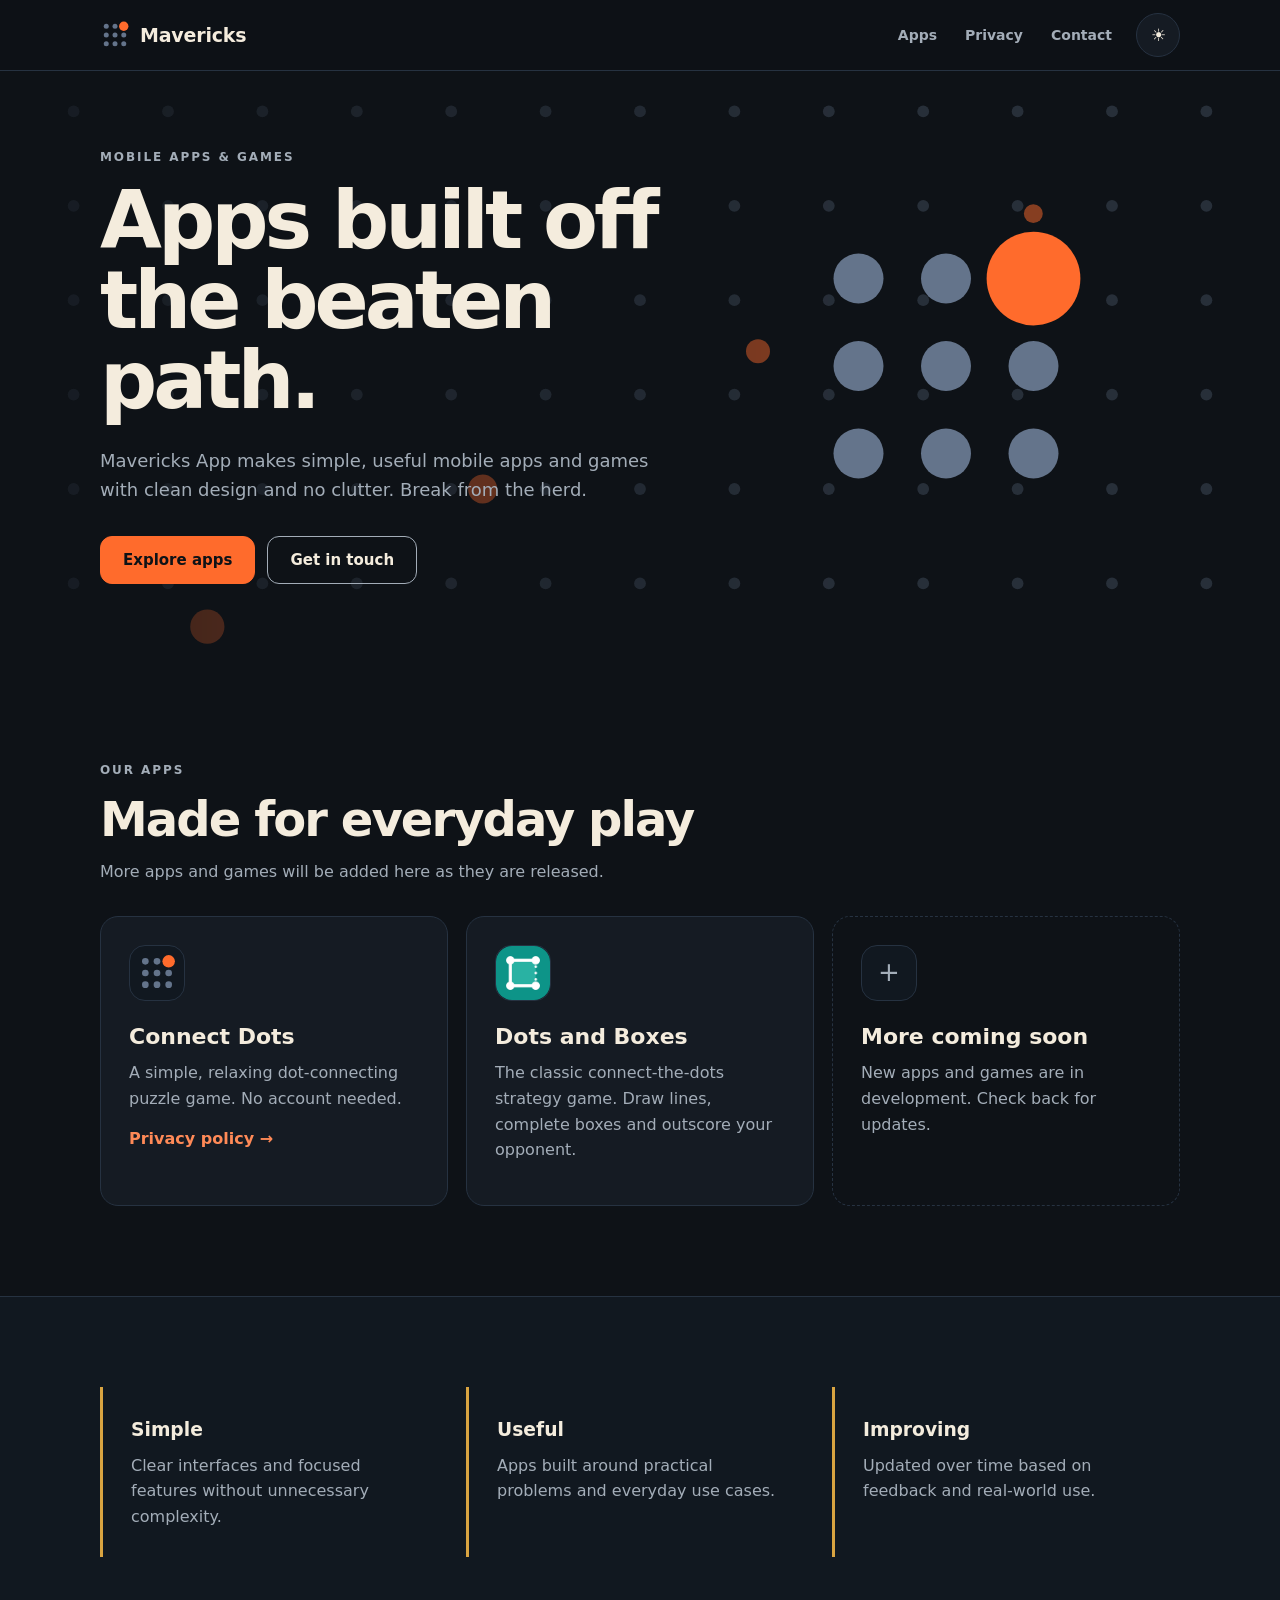
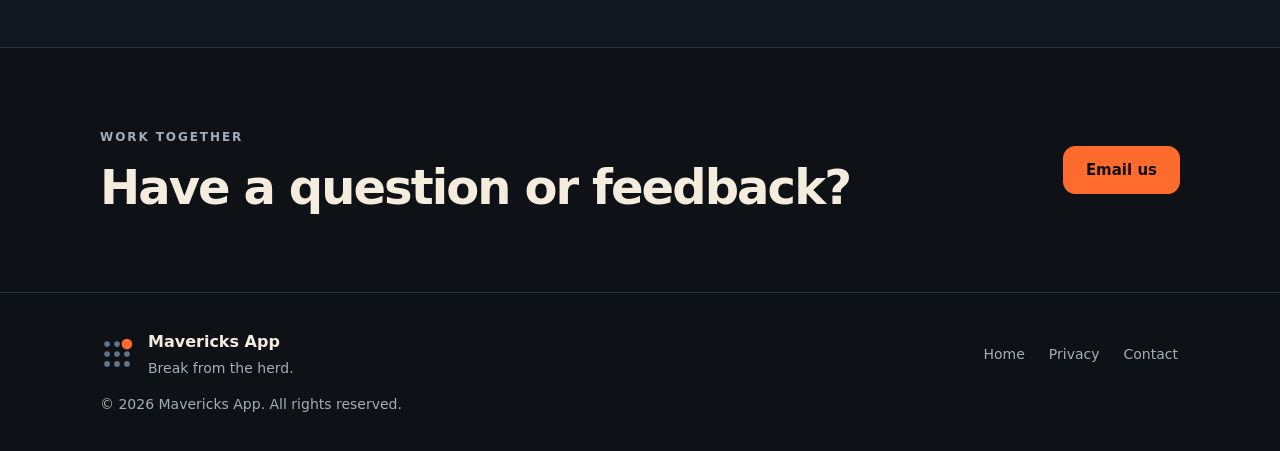
==== commit e0130877: "UI Issues fixed and Dots and Boxes app details added" ====
--- a/index.html
+++ b/index.html
@@ -60,6 +60,11 @@
           <p>A simple, relaxing dot-connecting puzzle game. No account needed.</p>
           <a class="text-link" href="privacy/connect-dots.html">Privacy policy &rarr;</a>
         </article>
+        <article class="app-card">
+          <div class="app-icon"><img src="assets/images/apps/dots-and-boxes/icon.png" alt="Dots and Boxes app icon" width="56" height="56" loading="lazy" decoding="async"></div>
+          <h3>Dots and Boxes</h3>
+          <p>The classic connect-the-dots strategy game. Draw lines, complete boxes and outscore your opponent.</p>
+        </article>
         <article class="app-card app-soon">
           <div class="app-icon" aria-hidden="true">+</div>
           <h3>More coming soon</h3>
--- a/assets/css/style.css
+++ b/assets/css/style.css
@@ -9,6 +9,7 @@
 .skip-link{position:absolute;left:12px;top:-60px;z-index:100;padding:10px 16px;border-radius:10px;background:var(--text);color:var(--bg);font-weight:700;text-decoration:none}
 .skip-link:focus{top:12px}
 :focus-visible{outline:3px solid var(--accent);outline-offset:3px;border-radius:6px}
+.mark{overflow:visible}
 .mark .d{fill:var(--dot)}
 .mark .o{fill:var(--fill)}
 .site-header{position:sticky;top:0;z-index:10;background:var(--header);border-bottom:1px solid var(--border);-webkit-backdrop-filter:blur(14px);backdrop-filter:blur(14px)}
@@ -41,6 +42,7 @@
 .app-card p{margin:0 0 14px;color:var(--muted)}
 .app-soon{border-style:dashed;background:transparent}
 .app-icon{width:56px;height:56px;display:grid;place-items:center;border-radius:16px;background:var(--soft);color:var(--muted);font-size:26px;border:1px solid var(--border)}
+.app-icon img{width:100%;height:100%;display:block;border-radius:inherit;object-fit:cover}
 .text-link{color:var(--accent);font-weight:700;text-decoration:none}
 .text-link:hover{text-decoration:underline}
 .soft-section{background:var(--soft);border-block:1px solid var(--border)}
@@ -110,6 +112,7 @@
 .hero-copy>:nth-child(3){animation-delay:.16s}
 .hero-copy>:nth-child(4){animation-delay:.24s}
 .hero::before{animation:pattern-in 1.4s ease .2s both}
+.hero::before{transform:translate3d(var(--tx,0px),var(--ty,0px),0);will-change:transform}
 .mark .o{transform-box:fill-box;transform-origin:center;transition:transform .3s ease}
 .mark.big .d circle{transform-box:fill-box;transform-origin:center;animation:dot-in .5s ease both}
 .mark.big .d circle:nth-child(1){animation-delay:.10s}.mark.big .d circle:nth-child(2){animation-delay:.18s}
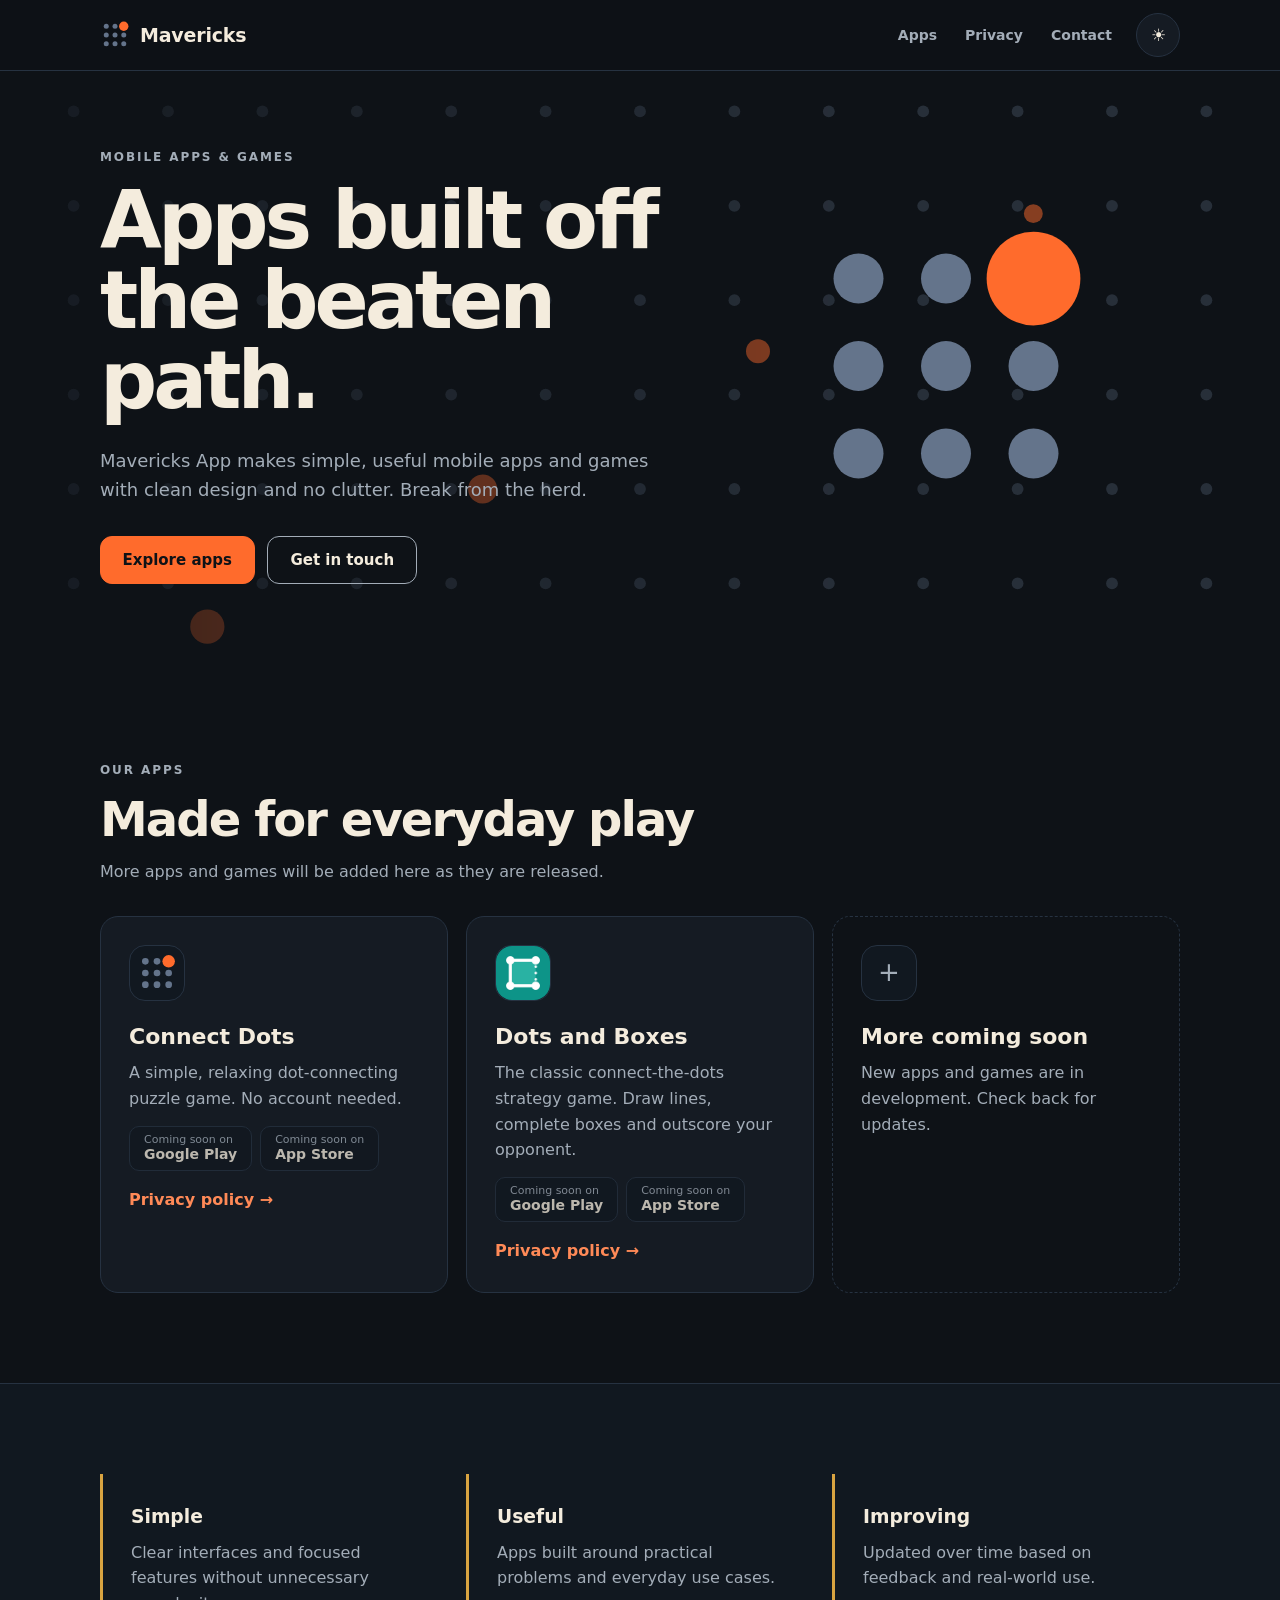
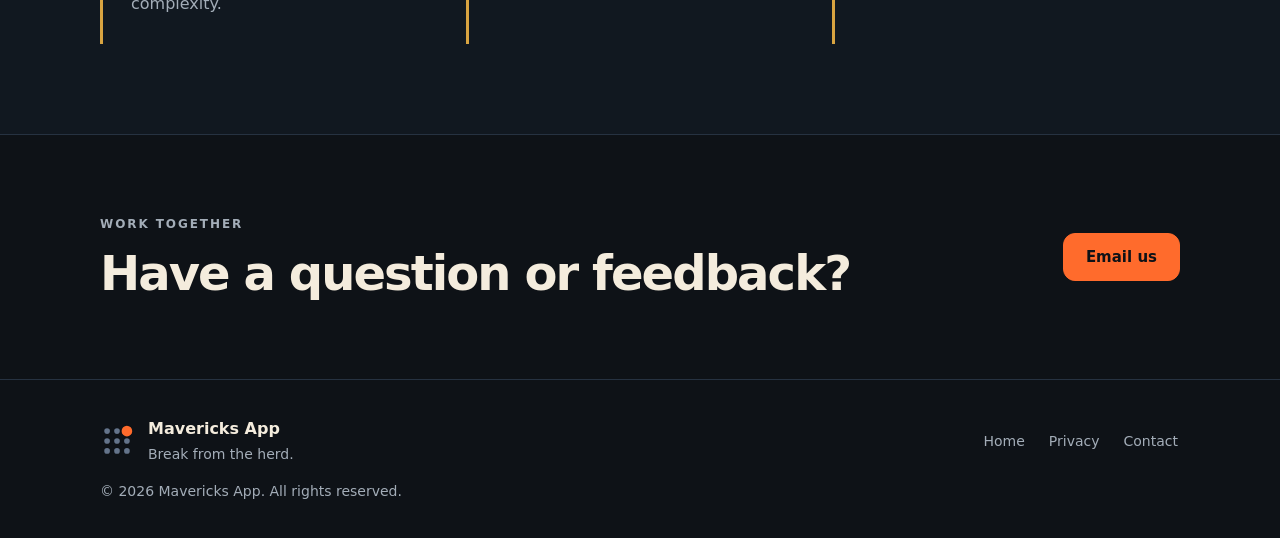
==== commit 637e6806: "UI Issues fixed and Dots and Boxes app PP added" ====
--- a/index.html
+++ b/index.html
@@ -58,12 +58,23 @@
           <div class="app-icon" aria-hidden="true"><svg class="mark" viewBox="0 0 48 48" width="40" height="40" aria-hidden="true" focusable="false"><g class="d"><circle cx="10" cy="10" r="4"/><circle cx="24" cy="10" r="4"/><circle cx="10" cy="24" r="4"/><circle cx="24" cy="24" r="4"/><circle cx="38" cy="24" r="4"/><circle cx="10" cy="38" r="4"/><circle cx="24" cy="38" r="4"/><circle cx="38" cy="38" r="4"/></g><circle class="o" cx="38" cy="10" r="7.5"/></svg></div>
           <h3>Connect Dots</h3>
           <p>A simple, relaxing dot-connecting puzzle game. No account needed.</p>
+                    <!-- Store buttons: when the app is live, change each <span> to <a href="STORE_URL" rel="noopener"> (and remove aria-disabled and the "Coming soon" text) -->
+          <div class="store-links">
+            <span class="store-btn" aria-disabled="true"><small>Coming soon on</small>Google Play</span>
+            <span class="store-btn" aria-disabled="true"><small>Coming soon on</small>App Store</span>
+          </div>
           <a class="text-link" href="privacy/connect-dots.html">Privacy policy &rarr;</a>
         </article>
         <article class="app-card">
           <div class="app-icon"><img src="assets/images/apps/dots-and-boxes/icon.png" alt="Dots and Boxes app icon" width="56" height="56" loading="lazy" decoding="async"></div>
           <h3>Dots and Boxes</h3>
           <p>The classic connect-the-dots strategy game. Draw lines, complete boxes and outscore your opponent.</p>
+          <!-- Store buttons: when the app is live, change each <span> to <a href="STORE_URL" rel="noopener"> (and remove aria-disabled and the "Coming soon" text) -->
+          <div class="store-links">
+            <span class="store-btn" aria-disabled="true"><small>Coming soon on</small>Google Play</span>
+            <span class="store-btn" aria-disabled="true"><small>Coming soon on</small>App Store</span>
+          </div>
+          <a class="text-link" href="privacy/dots-and-boxes.html">Privacy policy &rarr;</a>
         </article>
         <article class="app-card app-soon">
           <div class="app-icon" aria-hidden="true">+</div>
--- a/assets/css/style.css
+++ b/assets/css/style.css
@@ -40,6 +40,11 @@
 .app-card{padding:28px;border:1px solid var(--border);border-radius:var(--r);background:var(--surface)}
 .app-card h3{margin:18px 0 6px;font-size:22px}
 .app-card p{margin:0 0 14px;color:var(--muted)}
+.store-links{display:flex;flex-wrap:wrap;gap:8px;margin:0 0 16px}
+.store-btn{display:inline-flex;flex-direction:column;justify-content:center;min-height:44px;padding:6px 14px;border:1px solid var(--border);border-radius:10px;background:var(--soft);color:var(--text);text-decoration:none;font-size:14px;font-weight:700;line-height:1.25}
+.store-btn small{font-size:11px;font-weight:500;color:var(--muted)}
+.store-btn[aria-disabled="true"]{opacity:.75;cursor:not-allowed}
+a.store-btn:hover{border-color:var(--accent)}
 .app-soon{border-style:dashed;background:transparent}
 .app-icon{width:56px;height:56px;display:grid;place-items:center;border-radius:16px;background:var(--soft);color:var(--muted);font-size:26px;border:1px solid var(--border)}
 .app-icon img{width:100%;height:100%;display:block;border-radius:inherit;object-fit:cover}
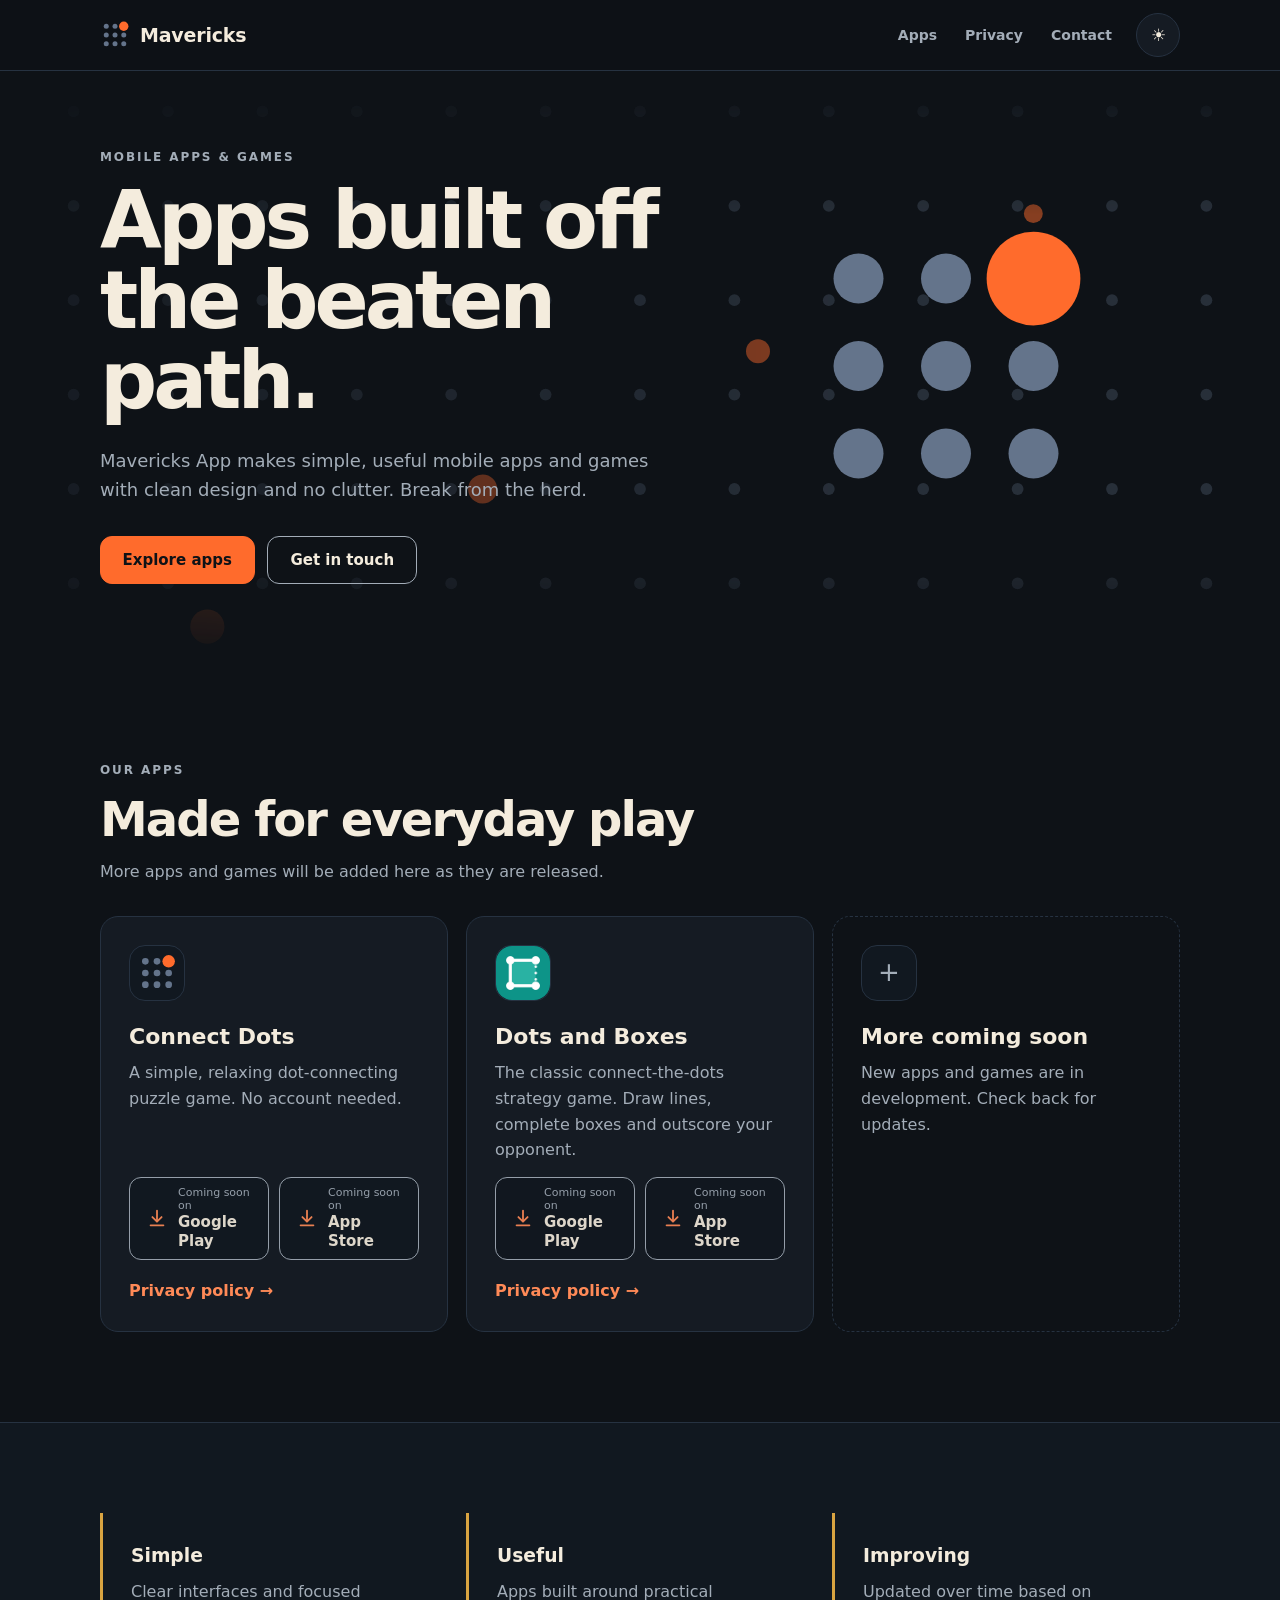
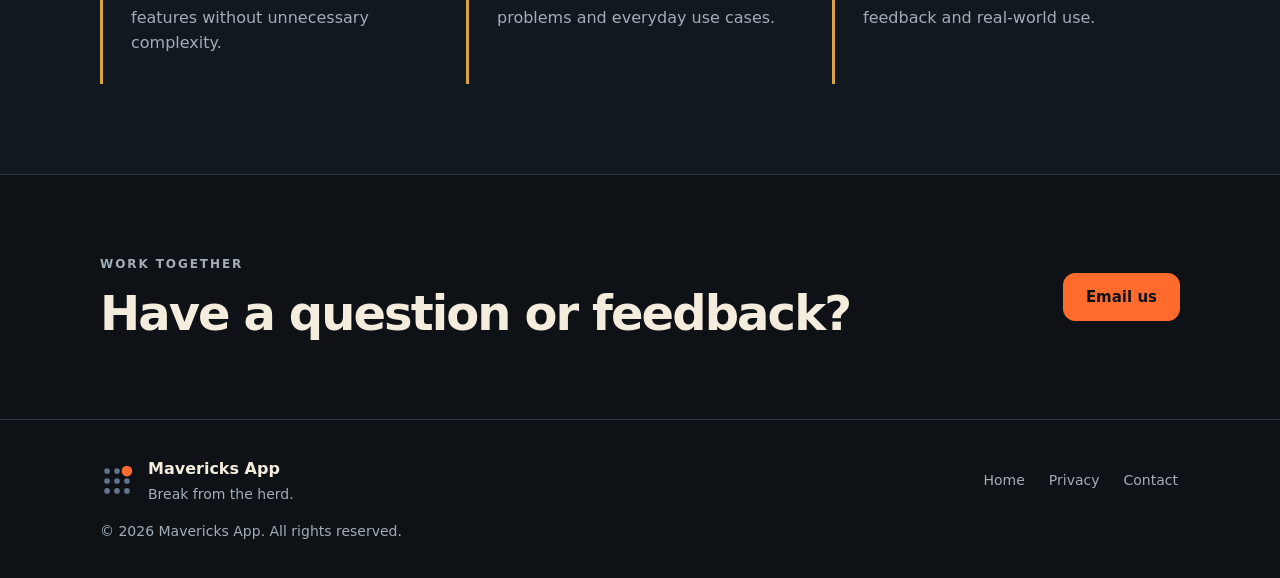
==== commit fcac1921: "UI Issues fixed and Dots and App Cards format is updated" ====
--- a/index.html
+++ b/index.html
@@ -18,7 +18,7 @@
   <link rel="icon" href="assets/images/favicon.svg" type="image/svg+xml">
   <link rel="apple-touch-icon" href="assets/images/apple-touch-icon.png">
   <script>try{if(localStorage.getItem("mavericks-theme")==="light")document.documentElement.setAttribute("data-theme","light")}catch(e){}</script>
-  <link rel="stylesheet" href="assets/css/style.css">
+  <link rel="stylesheet" href="assets/css/style.css?v=20261008">
 </head>
 <body>
   <a class="skip-link" href="#main">Skip to content</a>
@@ -58,10 +58,10 @@
           <div class="app-icon" aria-hidden="true"><svg class="mark" viewBox="0 0 48 48" width="40" height="40" aria-hidden="true" focusable="false"><g class="d"><circle cx="10" cy="10" r="4"/><circle cx="24" cy="10" r="4"/><circle cx="10" cy="24" r="4"/><circle cx="24" cy="24" r="4"/><circle cx="38" cy="24" r="4"/><circle cx="10" cy="38" r="4"/><circle cx="24" cy="38" r="4"/><circle cx="38" cy="38" r="4"/></g><circle class="o" cx="38" cy="10" r="7.5"/></svg></div>
           <h3>Connect Dots</h3>
           <p>A simple, relaxing dot-connecting puzzle game. No account needed.</p>
-                    <!-- Store buttons: when the app is live, change each <span> to <a href="STORE_URL" rel="noopener"> (and remove aria-disabled and the "Coming soon" text) -->
+          <!-- Store buttons: when live, change each <span> to <a href="STORE_URL" rel="noopener"> (and remove aria-disabled and the "Coming soon" text) -->
           <div class="store-links">
-            <span class="store-btn" aria-disabled="true"><small>Coming soon on</small>Google Play</span>
-            <span class="store-btn" aria-disabled="true"><small>Coming soon on</small>App Store</span>
+            <span class="store-btn" aria-disabled="true"><svg viewBox="0 0 24 24" width="22" height="22" fill="none" stroke="currentColor" stroke-width="2" stroke-linecap="round" stroke-linejoin="round" aria-hidden="true" focusable="false"><path d="M12 4v11"/><path d="M7 11l5 5 5-5"/><path d="M5 20h14"/></svg><span><small>Coming soon on</small>Google Play</span></span>
+            <span class="store-btn" aria-disabled="true"><svg viewBox="0 0 24 24" width="22" height="22" fill="none" stroke="currentColor" stroke-width="2" stroke-linecap="round" stroke-linejoin="round" aria-hidden="true" focusable="false"><path d="M12 4v11"/><path d="M7 11l5 5 5-5"/><path d="M5 20h14"/></svg><span><small>Coming soon on</small>App Store</span></span>
           </div>
           <a class="text-link" href="privacy/connect-dots.html">Privacy policy &rarr;</a>
         </article>
@@ -71,8 +71,8 @@
           <p>The classic connect-the-dots strategy game. Draw lines, complete boxes and outscore your opponent.</p>
           <!-- Store buttons: when the app is live, change each <span> to <a href="STORE_URL" rel="noopener"> (and remove aria-disabled and the "Coming soon" text) -->
           <div class="store-links">
-            <span class="store-btn" aria-disabled="true"><small>Coming soon on</small>Google Play</span>
-            <span class="store-btn" aria-disabled="true"><small>Coming soon on</small>App Store</span>
+            <span class="store-btn" aria-disabled="true"><svg viewBox="0 0 24 24" width="22" height="22" fill="none" stroke="currentColor" stroke-width="2" stroke-linecap="round" stroke-linejoin="round" aria-hidden="true" focusable="false"><path d="M12 4v11"/><path d="M7 11l5 5 5-5"/><path d="M5 20h14"/></svg><span><small>Coming soon on</small>Google Play</span></span>
+            <span class="store-btn" aria-disabled="true"><svg viewBox="0 0 24 24" width="22" height="22" fill="none" stroke="currentColor" stroke-width="2" stroke-linecap="round" stroke-linejoin="round" aria-hidden="true" focusable="false"><path d="M12 4v11"/><path d="M7 11l5 5 5-5"/><path d="M5 20h14"/></svg><span><small>Coming soon on</small>App Store</span></span>
           </div>
           <a class="text-link" href="privacy/dots-and-boxes.html">Privacy policy &rarr;</a>
         </article>
@@ -109,6 +109,6 @@
       <p class="copyright">&copy; <span id="year">2026</span> Mavericks App. All rights reserved.</p>
     </div>
   </footer>
-  <script src="assets/js/main.js"></script>
+  <script src="assets/js/main.js?v=20261008"></script>
 </body>
 </html>
--- a/assets/css/style.css
+++ b/assets/css/style.css
@@ -40,10 +40,14 @@
 .app-card{padding:28px;border:1px solid var(--border);border-radius:var(--r);background:var(--surface)}
 .app-card h3{margin:18px 0 6px;font-size:22px}
 .app-card p{margin:0 0 14px;color:var(--muted)}
-.store-links{display:flex;flex-wrap:wrap;gap:8px;margin:0 0 16px}
-.store-btn{display:inline-flex;flex-direction:column;justify-content:center;min-height:44px;padding:6px 14px;border:1px solid var(--border);border-radius:10px;background:var(--soft);color:var(--text);text-decoration:none;font-size:14px;font-weight:700;line-height:1.25}
+.app-card:not(.app-soon){display:flex;flex-direction:column;align-items:flex-start}
+.app-card:not(.app-soon) .store-links{width:100%;margin-top:auto}
+.store-links{display:flex;flex-wrap:wrap;gap:10px;margin:4px 0 18px}
+.store-btn{flex:1 1 140px;display:flex;align-items:center;gap:10px;min-height:52px;padding:8px 16px;border:1px solid var(--muted);border-radius:12px;background:var(--soft);color:var(--text);text-decoration:none;line-height:1.25}
+.store-btn>span{display:flex;flex-direction:column;font-size:15px;font-weight:700}
 .store-btn small{font-size:11px;font-weight:500;color:var(--muted)}
-.store-btn[aria-disabled="true"]{opacity:.75;cursor:not-allowed}
+.store-btn svg{flex:none;color:var(--accent)}
+.store-btn[aria-disabled="true"]{cursor:not-allowed;opacity:.9}
 a.store-btn:hover{border-color:var(--accent)}
 .app-soon{border-style:dashed;background:transparent}
 .app-icon{width:56px;height:56px;display:grid;place-items:center;border-radius:16px;background:var(--soft);color:var(--muted);font-size:26px;border:1px solid var(--border)}
@@ -118,6 +122,7 @@
 .hero-copy>:nth-child(4){animation-delay:.24s}
 .hero::before{animation:pattern-in 1.4s ease .2s both}
 .hero::before{transform:translate3d(var(--tx,0px),var(--ty,0px),0);will-change:transform}
+.hero::before{-webkit-mask-image:linear-gradient(180deg,transparent 0,#000 24%,#000 76%,transparent 100%),linear-gradient(90deg,transparent 5%,#000 60%);-webkit-mask-composite:source-in;mask-image:linear-gradient(180deg,transparent 0,#000 24%,#000 76%,transparent 100%),linear-gradient(90deg,transparent 5%,#000 60%);mask-composite:intersect}
 .mark .o{transform-box:fill-box;transform-origin:center;transition:transform .3s ease}
 .mark.big .d circle{transform-box:fill-box;transform-origin:center;animation:dot-in .5s ease both}
 .mark.big .d circle:nth-child(1){animation-delay:.10s}.mark.big .d circle:nth-child(2){animation-delay:.18s}
